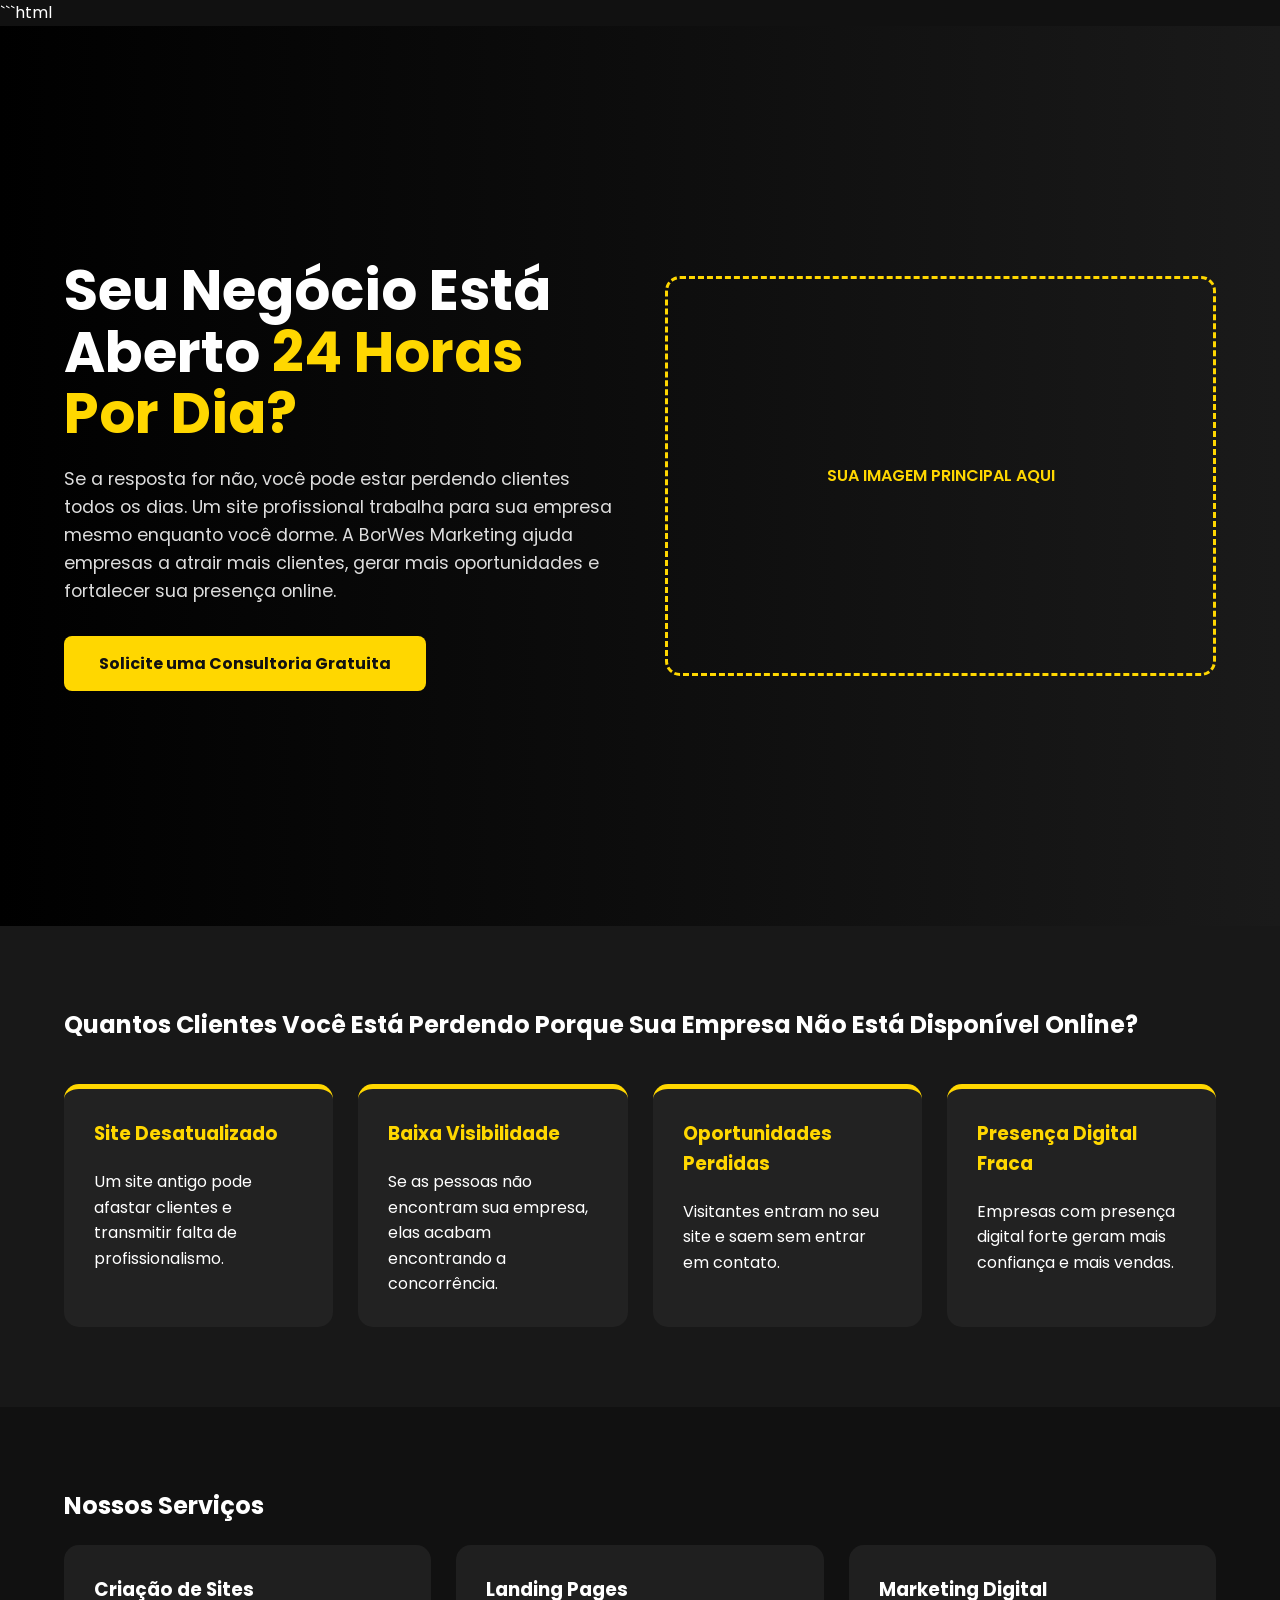
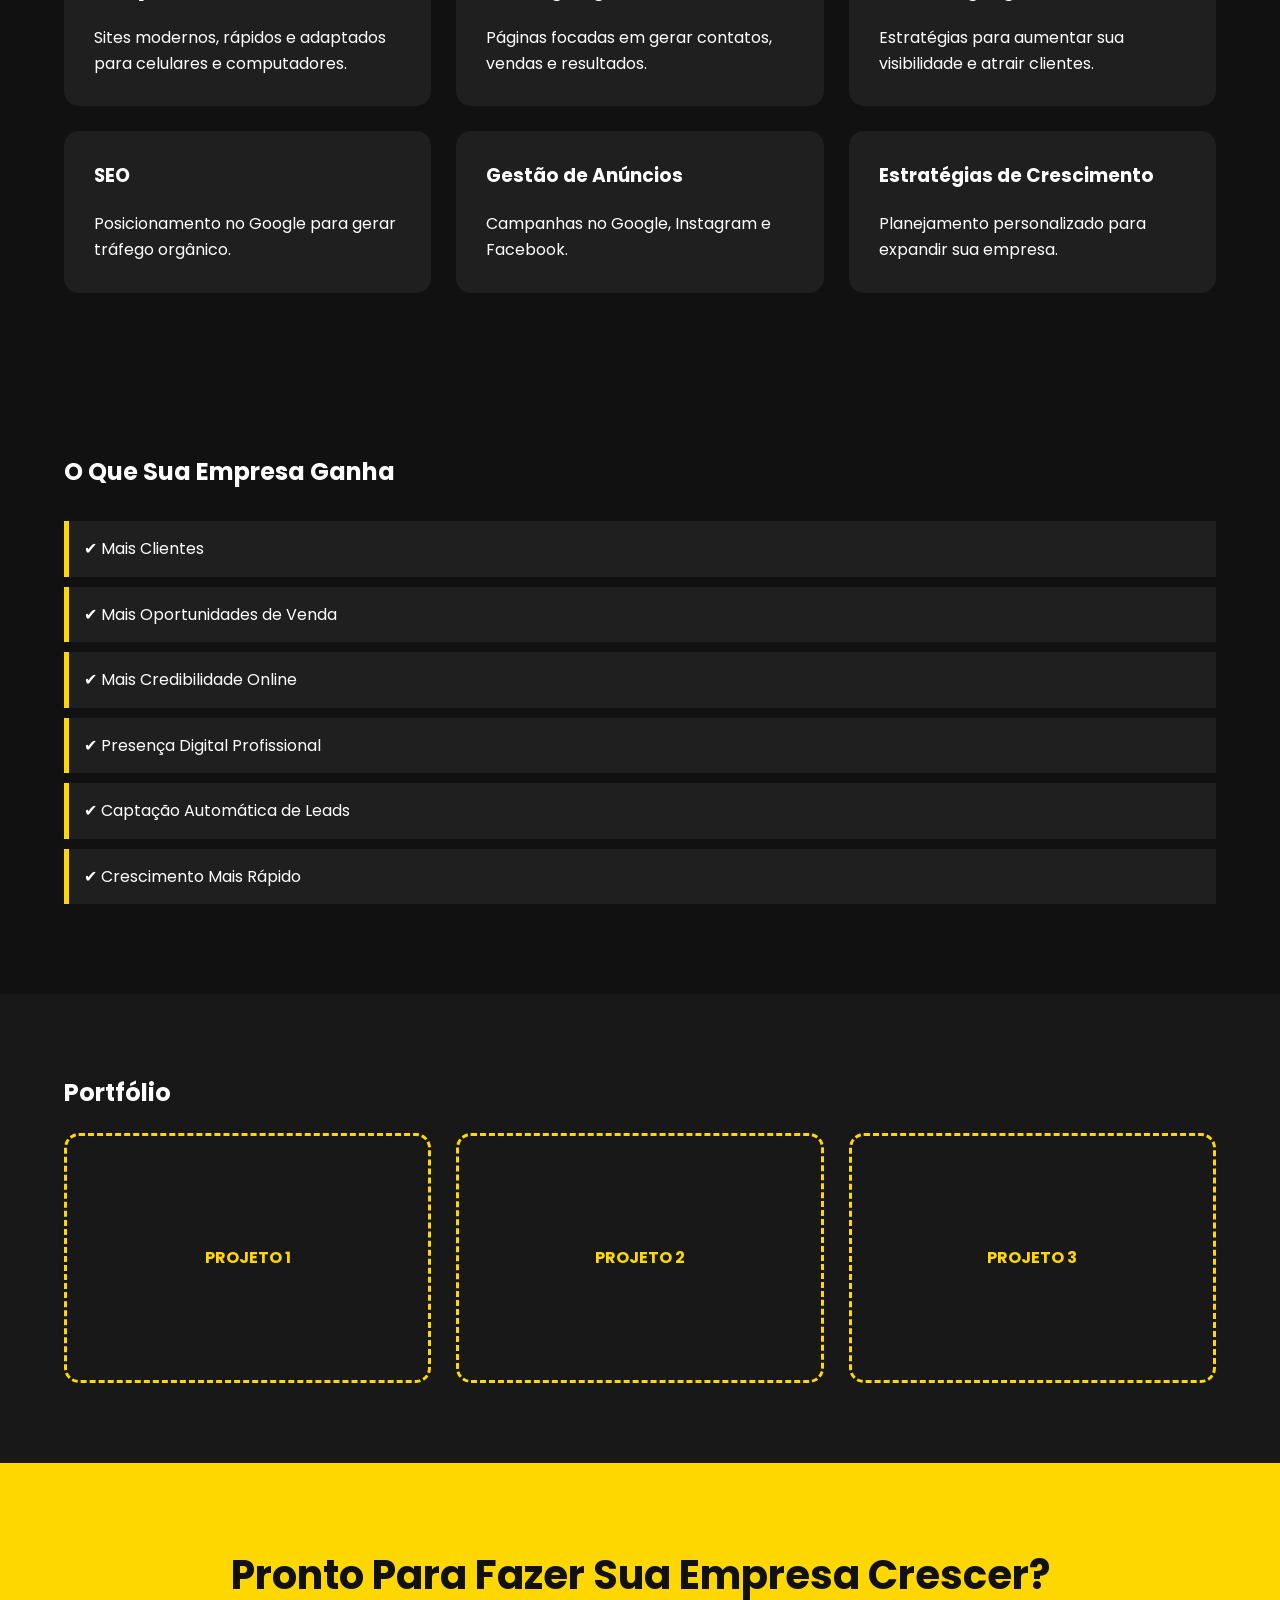
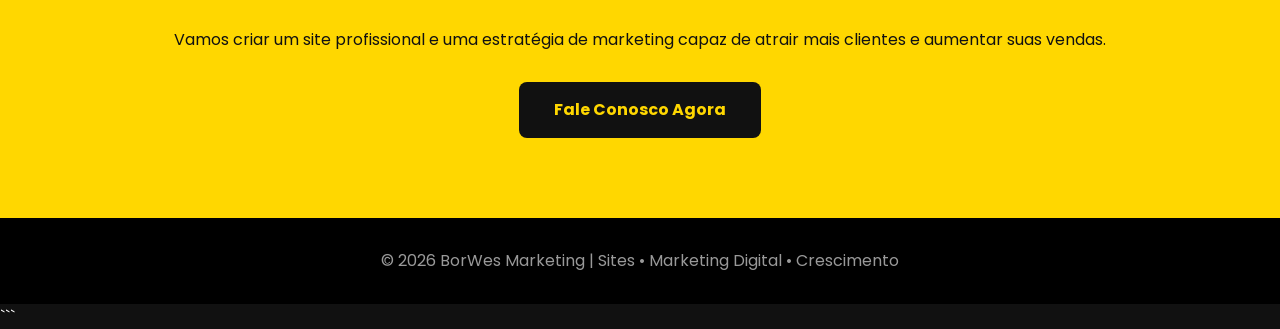
==== index.html @ 17c1692c "att att" ====
```html
<!DOCTYPE html>
<html lang="pt-BR">
<head>
<meta charset="UTF-8">
<meta name="viewport" content="width=device-width, initial-scale=1.0">
<title>BorWes Marketing | Sites e Marketing Digital</title>

<link href="https://fonts.googleapis.com/css2?family=Poppins:wght@300;400;600;700;800&display=swap" rel="stylesheet">

<style>
*{
    margin:0;
    padding:0;
    box-sizing:border-box;
    font-family:'Poppins',sans-serif;
}

body{
    background:#111;
    color:white;
    line-height:1.6;
}

.container{
    width:90%;
    max-width:1200px;
    margin:auto;
}

section{
    padding:80px 0;
}

h1,h2,h3{
    margin-bottom:20px;
}

.yellow{
    color:#FFD700;
}

.btn{
    display:inline-block;
    background:#FFD700;
    color:#111;
    padding:15px 35px;
    text-decoration:none;
    font-weight:700;
    border-radius:8px;
    transition:.3s;
}

.btn:hover{
    transform:translateY(-3px);
}

.hero{
    min-height:100vh;
    display:flex;
    align-items:center;
    background:linear-gradient(to right,#000,#1a1a1a);
}

.hero-content{
    display:grid;
    grid-template-columns:1fr 1fr;
    gap:50px;
    align-items:center;
}

.hero h1{
    font-size:3.5rem;
    line-height:1.1;
}

.hero p{
    font-size:1.1rem;
    margin-bottom:30px;
    color:#ddd;
}

.image-placeholder{
    height:400px;
    border:3px dashed #FFD700;
    border-radius:15px;
    display:flex;
    justify-content:center;
    align-items:center;
    color:#FFD700;
    font-weight:600;
}

.problem{
    background:#181818;
}

.cards{
    display:grid;
    grid-template-columns:repeat(auto-fit,minmax(250px,1fr));
    gap:25px;
    margin-top:40px;
}

.card{
    background:#222;
    padding:30px;
    border-radius:15px;
    border-top:5px solid #FFD700;
}

.card h3{
    color:#FFD700;
}

.services{
    background:#111;
}

.service-grid{
    display:grid;
    grid-template-columns:repeat(auto-fit,minmax(280px,1fr));
    gap:25px;
}

.service-box{
    background:#1f1f1f;
    padding:30px;
    border-radius:15px;
    transition:.3s;
}

.service-box:hover{
    transform:translateY(-5px);
}

.portfolio{
    background:#181818;
}

.portfolio-grid{
    display:grid;
    grid-template-columns:repeat(auto-fit,minmax(300px,1fr));
    gap:25px;
}

.portfolio-item{
    height:250px;
    border:3px dashed #FFD700;
    border-radius:15px;
    display:flex;
    justify-content:center;
    align-items:center;
    color:#FFD700;
    font-weight:bold;
}

.benefits{
    background:#111;
}

.benefits ul{
    list-style:none;
    margin-top:30px;
}

.benefits li{
    padding:15px;
    margin-bottom:10px;
    background:#1f1f1f;
    border-left:5px solid #FFD700;
}

.cta{
    background:#FFD700;
    color:#111;
    text-align:center;
}

.cta h2{
    font-size:2.5rem;
}

.cta p{
    margin-bottom:30px;
}

.cta .btn{
    background:#111;
    color:#FFD700;
}

footer{
    background:#000;
    text-align:center;
    padding:30px;
    color:#999;
}

@media(max-width:768px){

.hero-content{
    grid-template-columns:1fr;
}

.hero h1{
    font-size:2.5rem;
}

.cta h2{
    font-size:2rem;
}

}
</style>
</head>

<body>

<!-- HERO -->
<section class="hero">
    <div class="container hero-content">

        <div>
            <h1>
                Seu Negócio Está Aberto
                <span class="yellow">24 Horas Por Dia?</span>
            </h1>

            <p>
                Se a resposta for não, você pode estar perdendo clientes todos os dias.
                Um site profissional trabalha para sua empresa mesmo enquanto você dorme.
                A BorWes Marketing ajuda empresas a atrair mais clientes, gerar mais oportunidades
                e fortalecer sua presença online.
            </p>

            <a href="#contato" class="btn">
                Solicite uma Consultoria Gratuita
            </a>
        </div>

        <div class="image-placeholder">
            SUA IMAGEM PRINCIPAL AQUI
        </div>

    </div>
</section>

<!-- PROBLEMA -->
<section class="problem">
    <div class="container">

        <h2>
            Quantos Clientes Você Está Perdendo Porque Sua Empresa Não Está Disponível Online?
        </h2>

        <div class="cards">

            <div class="card">
                <h3>Site Desatualizado</h3>
                <p>Um site antigo pode afastar clientes e transmitir falta de profissionalismo.</p>
            </div>

            <div class="card">
                <h3>Baixa Visibilidade</h3>
                <p>Se as pessoas não encontram sua empresa, elas acabam encontrando a concorrência.</p>
            </div>

            <div class="card">
                <h3>Oportunidades Perdidas</h3>
                <p>Visitantes entram no seu site e saem sem entrar em contato.</p>
            </div>

            <div class="card">
                <h3>Presença Digital Fraca</h3>
                <p>Empresas com presença digital forte geram mais confiança e mais vendas.</p>
            </div>

        </div>

    </div>
</section>

<!-- SERVIÇOS -->
<section class="services">
    <div class="container">

        <h2>Nossos Serviços</h2>

        <div class="service-grid">

            <div class="service-box">
                <h3>Criação de Sites</h3>
                <p>Sites modernos, rápidos e adaptados para celulares e computadores.</p>
            </div>

            <div class="service-box">
                <h3>Landing Pages</h3>
                <p>Páginas focadas em gerar contatos, vendas e resultados.</p>
            </div>

            <div class="service-box">
                <h3>Marketing Digital</h3>
                <p>Estratégias para aumentar sua visibilidade e atrair clientes.</p>
            </div>

            <div class="service-box">
                <h3>SEO</h3>
                <p>Posicionamento no Google para gerar tráfego orgânico.</p>
            </div>

            <div class="service-box">
                <h3>Gestão de Anúncios</h3>
                <p>Campanhas no Google, Instagram e Facebook.</p>
            </div>

            <div class="service-box">
                <h3>Estratégias de Crescimento</h3>
                <p>Planejamento personalizado para expandir sua empresa.</p>
            </div>

        </div>

    </div>
</section>

<!-- BENEFÍCIOS -->
<section class="benefits">
    <div class="container">

        <h2>O Que Sua Empresa Ganha</h2>

        <ul>
            <li>✔ Mais Clientes</li>
            <li>✔ Mais Oportunidades de Venda</li>
            <li>✔ Mais Credibilidade Online</li>
            <li>✔ Presença Digital Profissional</li>
            <li>✔ Captação Automática de Leads</li>
            <li>✔ Crescimento Mais Rápido</li>
        </ul>

    </div>
</section>

<!-- PORTFÓLIO -->
<section class="portfolio">
    <div class="container">

        <h2>Portfólio</h2>

        <div class="portfolio-grid">

            <div class="portfolio-item">
                PROJETO 1
            </div>

            <div class="portfolio-item">
                PROJETO 2
            </div>

            <div class="portfolio-item">
                PROJETO 3
            </div>

        </div>

    </div>
</section>

<!-- CTA -->
<section class="cta" id="contato">
    <div class="container">

        <h2>Pronto Para Fazer Sua Empresa Crescer?</h2>

        <p>
            Vamos criar um site profissional e uma estratégia de marketing capaz de
            atrair mais clientes e aumentar suas vendas.
        </p>

        <a href="https://wa.me/5511999999999" class="btn">
            Fale Conosco Agora
        </a>

    </div>
</section>

<footer>
    © 2026 BorWes Marketing | Sites • Marketing Digital • Crescimento
</footer>

</body>
</html>
```
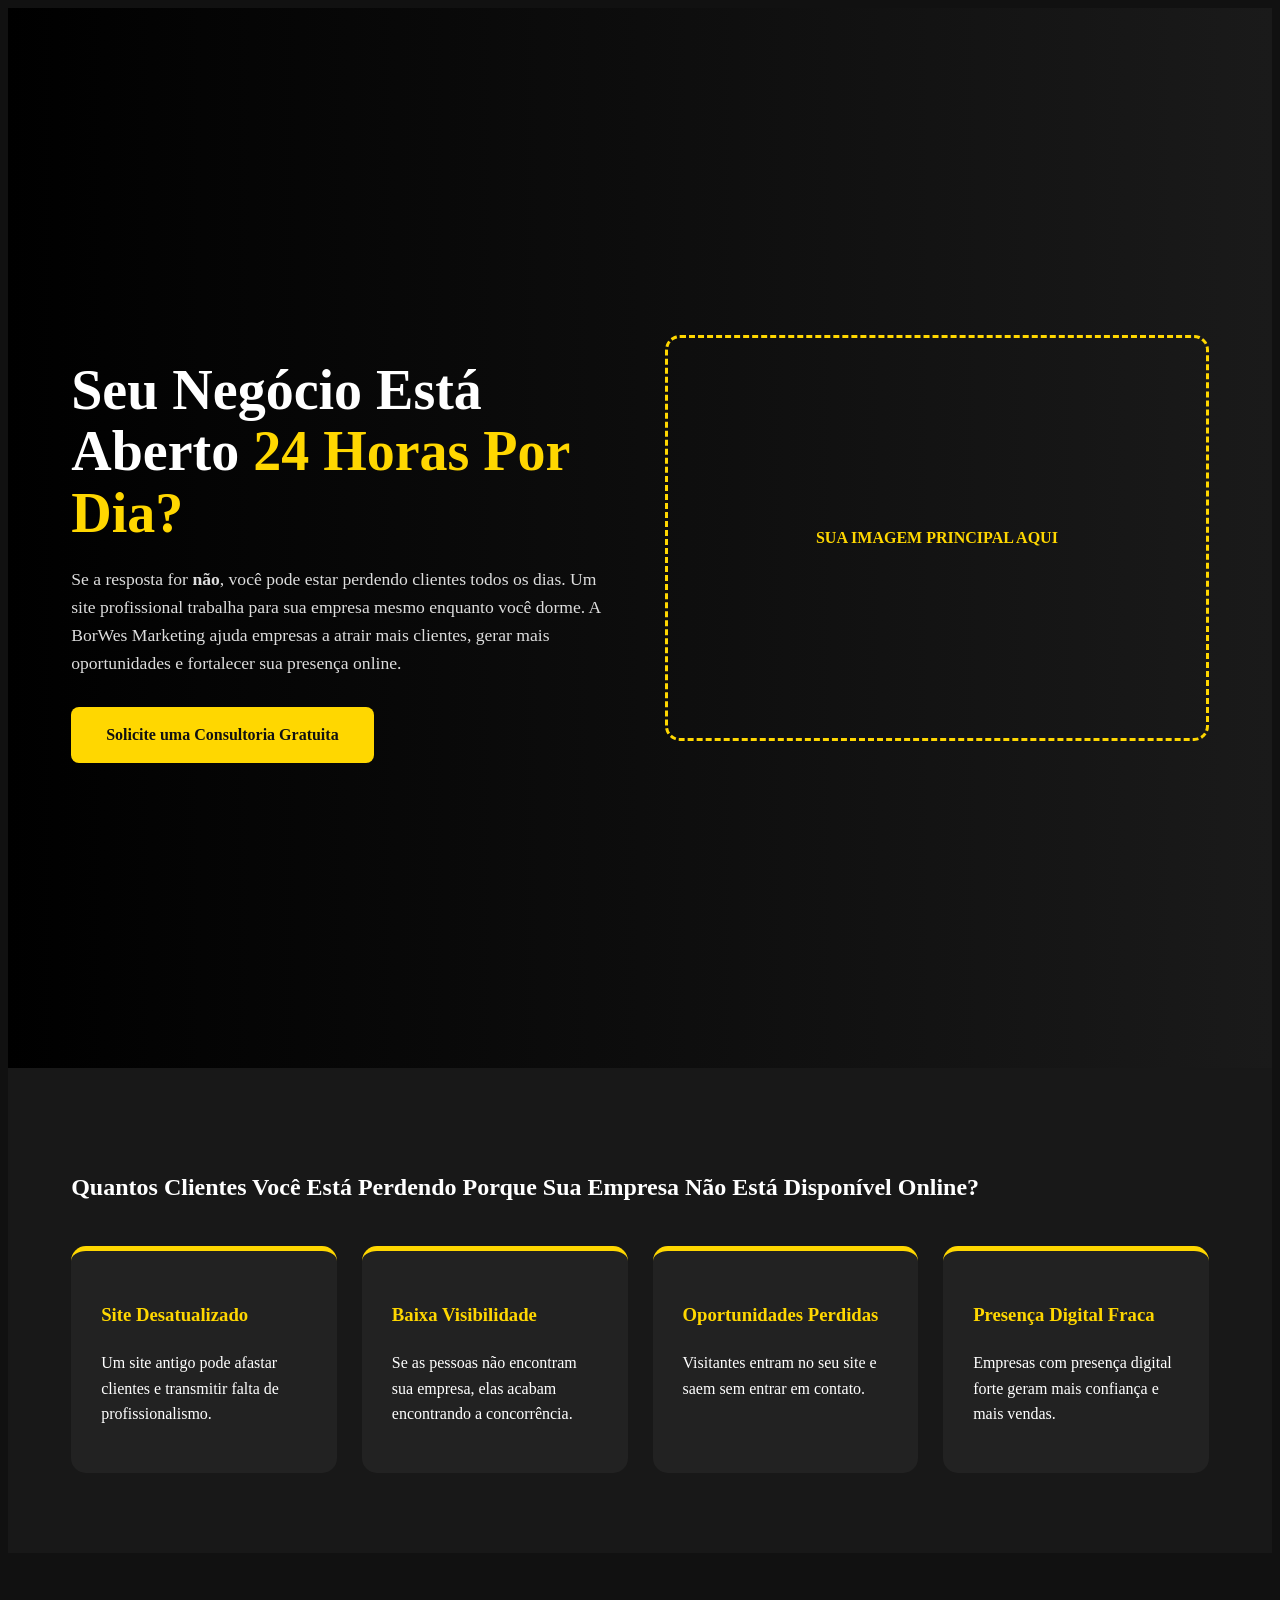
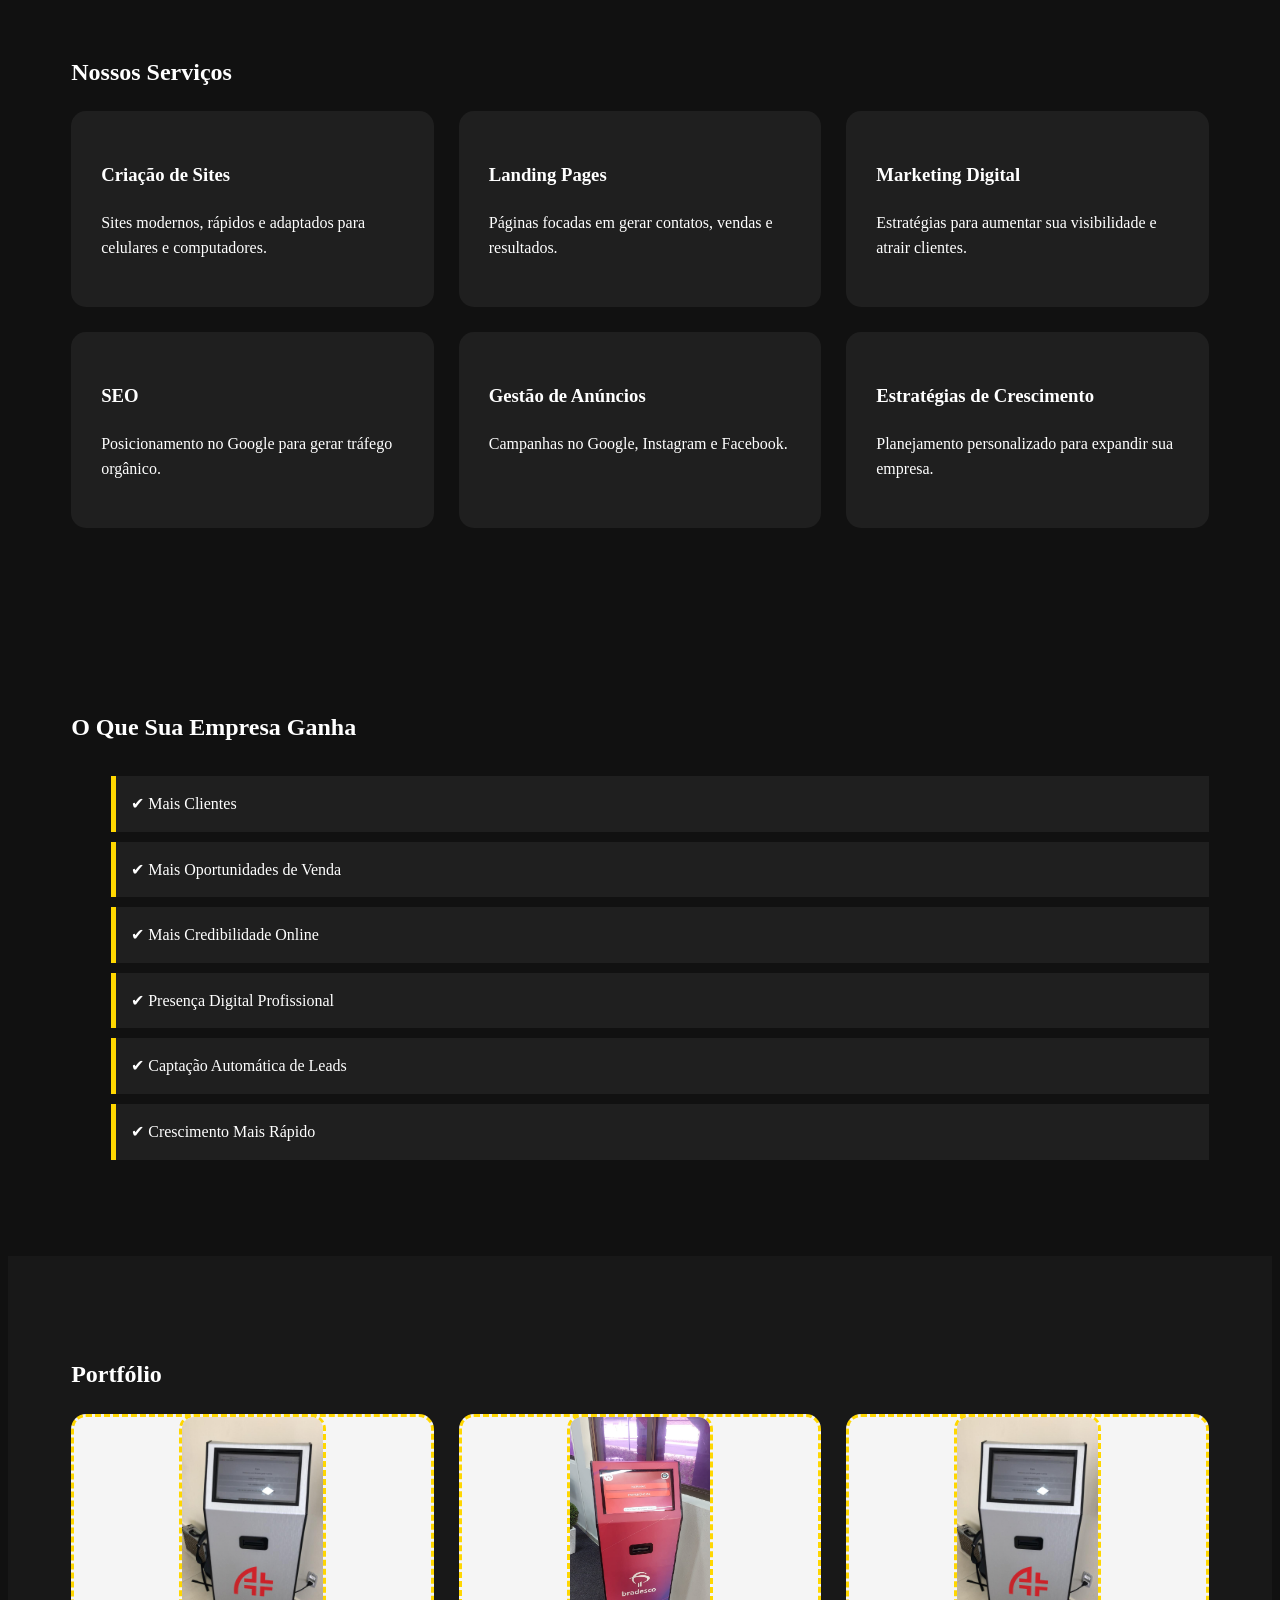
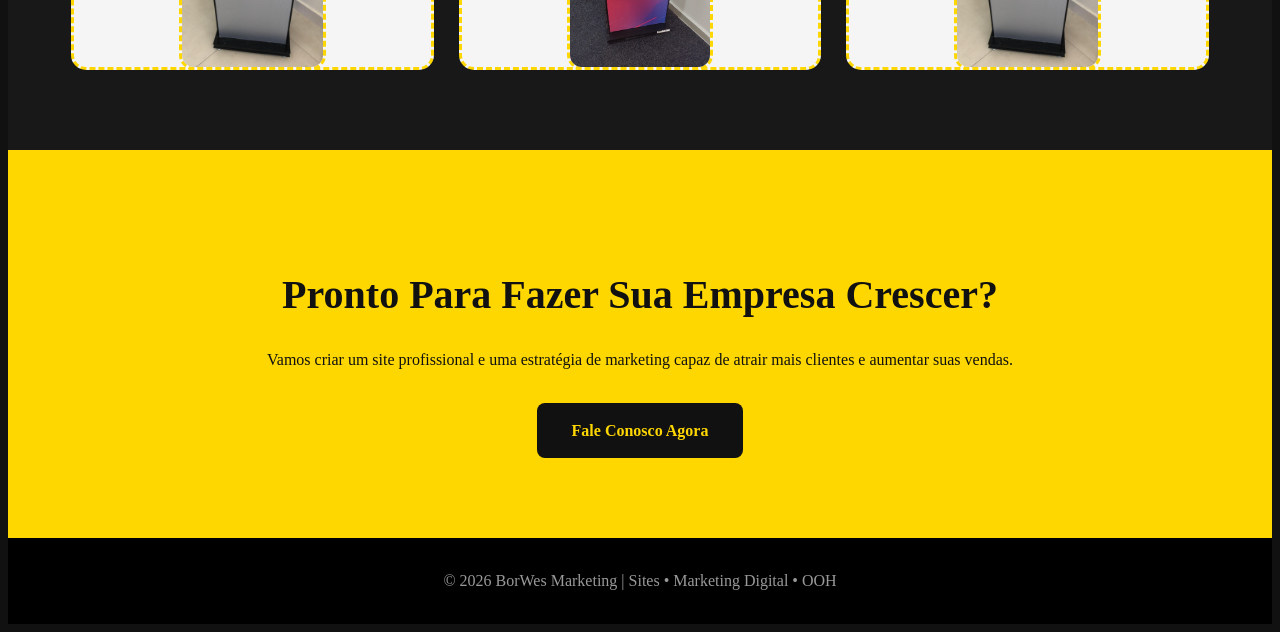
==== commit ec9bd825: "att att" ====
--- a/index.html
+++ b/index.html
@@ -1,218 +1,14 @@
-```html
 <!DOCTYPE html>
 <html lang="pt-BR">
 <head>
 <meta charset="UTF-8">
 <meta name="viewport" content="width=device-width, initial-scale=1.0">
-<title>BorWes Marketing | Sites e Marketing Digital</title>
+<title>BorWes Marketing | Sites e Marketing Digital e OOH</title>
 
+<link rel="stylesheet" href="style.css">
 <link href="https://fonts.googleapis.com/css2?family=Poppins:wght@300;400;600;700;800&display=swap" rel="stylesheet">
 
-<style>
-*{
-    margin:0;
-    padding:0;
-    box-sizing:border-box;
-    font-family:'Poppins',sans-serif;
-}
 
-body{
-    background:#111;
-    color:white;
-    line-height:1.6;
-}
-
-.container{
-    width:90%;
-    max-width:1200px;
-    margin:auto;
-}
-
-section{
-    padding:80px 0;
-}
-
-h1,h2,h3{
-    margin-bottom:20px;
-}
-
-.yellow{
-    color:#FFD700;
-}
-
-.btn{
-    display:inline-block;
-    background:#FFD700;
-    color:#111;
-    padding:15px 35px;
-    text-decoration:none;
-    font-weight:700;
-    border-radius:8px;
-    transition:.3s;
-}
-
-.btn:hover{
-    transform:translateY(-3px);
-}
-
-.hero{
-    min-height:100vh;
-    display:flex;
-    align-items:center;
-    background:linear-gradient(to right,#000,#1a1a1a);
-}
-
-.hero-content{
-    display:grid;
-    grid-template-columns:1fr 1fr;
-    gap:50px;
-    align-items:center;
-}
-
-.hero h1{
-    font-size:3.5rem;
-    line-height:1.1;
-}
-
-.hero p{
-    font-size:1.1rem;
-    margin-bottom:30px;
-    color:#ddd;
-}
-
-.image-placeholder{
-    height:400px;
-    border:3px dashed #FFD700;
-    border-radius:15px;
-    display:flex;
-    justify-content:center;
-    align-items:center;
-    color:#FFD700;
-    font-weight:600;
-}
-
-.problem{
-    background:#181818;
-}
-
-.cards{
-    display:grid;
-    grid-template-columns:repeat(auto-fit,minmax(250px,1fr));
-    gap:25px;
-    margin-top:40px;
-}
-
-.card{
-    background:#222;
-    padding:30px;
-    border-radius:15px;
-    border-top:5px solid #FFD700;
-}
-
-.card h3{
-    color:#FFD700;
-}
-
-.services{
-    background:#111;
-}
-
-.service-grid{
-    display:grid;
-    grid-template-columns:repeat(auto-fit,minmax(280px,1fr));
-    gap:25px;
-}
-
-.service-box{
-    background:#1f1f1f;
-    padding:30px;
-    border-radius:15px;
-    transition:.3s;
-}
-
-.service-box:hover{
-    transform:translateY(-5px);
-}
-
-.portfolio{
-    background:#181818;
-}
-
-.portfolio-grid{
-    display:grid;
-    grid-template-columns:repeat(auto-fit,minmax(300px,1fr));
-    gap:25px;
-}
-
-.portfolio-item{
-    height:250px;
-    border:3px dashed #FFD700;
-    border-radius:15px;
-    display:flex;
-    justify-content:center;
-    align-items:center;
-    color:#FFD700;
-    font-weight:bold;
-}
-
-.benefits{
-    background:#111;
-}
-
-.benefits ul{
-    list-style:none;
-    margin-top:30px;
-}
-
-.benefits li{
-    padding:15px;
-    margin-bottom:10px;
-    background:#1f1f1f;
-    border-left:5px solid #FFD700;
-}
-
-.cta{
-    background:#FFD700;
-    color:#111;
-    text-align:center;
-}
-
-.cta h2{
-    font-size:2.5rem;
-}
-
-.cta p{
-    margin-bottom:30px;
-}
-
-.cta .btn{
-    background:#111;
-    color:#FFD700;
-}
-
-footer{
-    background:#000;
-    text-align:center;
-    padding:30px;
-    color:#999;
-}
-
-@media(max-width:768px){
-
-.hero-content{
-    grid-template-columns:1fr;
-}
-
-.hero h1{
-    font-size:2.5rem;
-}
-
-.cta h2{
-    font-size:2rem;
-}
-
-}
-</style>
 </head>
 
 <body>
@@ -228,7 +24,7 @@
             </h1>
 
             <p>
-                Se a resposta for não, você pode estar perdendo clientes todos os dias.
+                Se a resposta for <b>não</b>, você pode estar perdendo clientes todos os dias.
                 Um site profissional trabalha para sua empresa mesmo enquanto você dorme.
                 A BorWes Marketing ajuda empresas a atrair mais clientes, gerar mais oportunidades
                 e fortalecer sua presença online.
@@ -351,15 +147,17 @@
         <div class="portfolio-grid">
 
             <div class="portfolio-item">
-                PROJETO 1
+            
+                
+                    <img src="imagens/360082.jpg" alt="Toten" class="portfolio-item">
             </div>
 
             <div class="portfolio-item">
-                PROJETO 2
+                <img src="imagens/360084.jpg" alt="Toten" class="portfolio-item">
             </div>
 
             <div class="portfolio-item">
-                PROJETO 3
+                <img src="imagens/360082.jpg" alt="Toten" sizes="100px" class="portfolio-item">
             </div>
 
         </div>
@@ -386,9 +184,8 @@
 </section>
 
 <footer>
-    © 2026 BorWes Marketing | Sites • Marketing Digital • Crescimento
+    © 2026 BorWes Marketing | Sites • Marketing Digital • OOH
 </footer>
 
 </body>
 </html>
-```
--- a/style.css
+++ b/style.css
@@ -0,0 +1,206 @@
+@charset "UTF-8"
+*{
+    margin:0;
+    padding:0;
+    box-sizing:border-box;
+    font-family:'Poppins',sans-serif;
+}
+
+body{
+    background:#111;
+    color:white;
+    line-height:1.6;
+}
+
+.container{
+    width:90%;
+    max-width:1200px;
+    margin:auto;
+}
+
+section{
+    padding:80px 0;
+}
+
+h1,h2,h3{
+    margin-bottom:20px;
+}
+
+.yellow{
+    color:#FFD700;
+}
+
+.btn{
+    display:inline-block;
+    background:#FFD700;
+    color:#111;
+    padding:15px 35px;
+    text-decoration:none;
+    font-weight:700;
+    border-radius:8px;
+    transition:.3s;
+}
+
+.btn:hover{
+    transform:translateY(-3px);
+}
+
+.hero{
+    min-height:100vh;
+    display:flex;
+    align-items:center;
+    background:linear-gradient(to right,#000,#1a1a1a);
+}
+
+.hero-content{
+    display:grid;
+    grid-template-columns:1fr 1fr;
+    gap:50px;
+    align-items:center;
+}
+
+.hero h1{
+    font-size:3.5rem;
+    line-height:1.1;
+}
+
+.hero p{
+    font-size:1.1rem;
+    margin-bottom:30px;
+    color:#ddd;
+}
+
+.image-placeholder{
+    height:400px;
+    border:3px dashed #FFD700;
+    border-radius:15px;
+    display:flex;
+    justify-content:center;
+    align-items:center;
+    color:#FFD700;
+    font-weight:600;
+}
+
+.problem{
+    background:#181818;
+}
+
+.cards{
+    display:grid;
+    grid-template-columns:repeat(auto-fit,minmax(250px,1fr));
+    gap:25px;
+    margin-top:40px;
+}
+
+.card{
+    background:#222;
+    padding:30px;
+    border-radius:15px;
+    border-top:5px solid #FFD700;
+}
+
+.card h3{
+    color:#FFD700;
+}
+
+.services{
+    background:#111;
+}
+
+.service-grid{
+    display:grid;
+    grid-template-columns:repeat(auto-fit,minmax(280px,1fr));
+    gap:25px;
+}
+
+.service-box{
+    background:#1f1f1f;
+    padding:30px;
+    border-radius:15px;
+    transition:.3s;
+}
+
+.service-box:hover{
+    transform:translateY(-5px);
+}
+
+.portfolio{
+    background:#181818;
+}
+
+.portfolio-grid{;
+    display:grid;
+    grid-template-columns:repeat(auto-fit,minmax(300px,1fr));
+    gap:25px;
+}
+
+.portfolio-item{ background-color: whitesmoke;
+    height:250px;
+    border:3px dashed #FFD700;
+    border-radius:15px;
+    display:flex;
+    justify-content:center;
+    align-items:center;
+    color:#FFD700;
+    font-weight:bold;
+}
+
+.benefits{
+    background:#111;
+}
+
+.benefits ul{
+    list-style:none;
+    margin-top:30px;
+}
+
+.benefits li{
+    padding:15px;
+    margin-bottom:10px;
+    background:#1f1f1f;
+    border-left:5px solid #FFD700;
+}
+
+.cta{
+    background:#FFD700;
+    color:#111;
+    text-align:center;
+}
+
+.cta h2{
+    font-size:2.5rem;
+}
+
+.cta p{
+    margin-bottom:30px;
+}
+
+.cta .btn{
+    background:#111;
+    color:#FFD700;
+}
+
+footer{
+    background:#000;
+    text-align:center;
+    padding:30px;
+    color:#999;
+}
+
+@media(max-width:768px){
+
+.hero-content{
+    grid-template-columns:1fr;
+}
+
+.hero h1{
+    font-size:2.5rem;
+}
+
+.cta h2{
+    font-size:2rem;
+}
+
+}
+
+.img {max-height: 300px; max-width: 200px;}
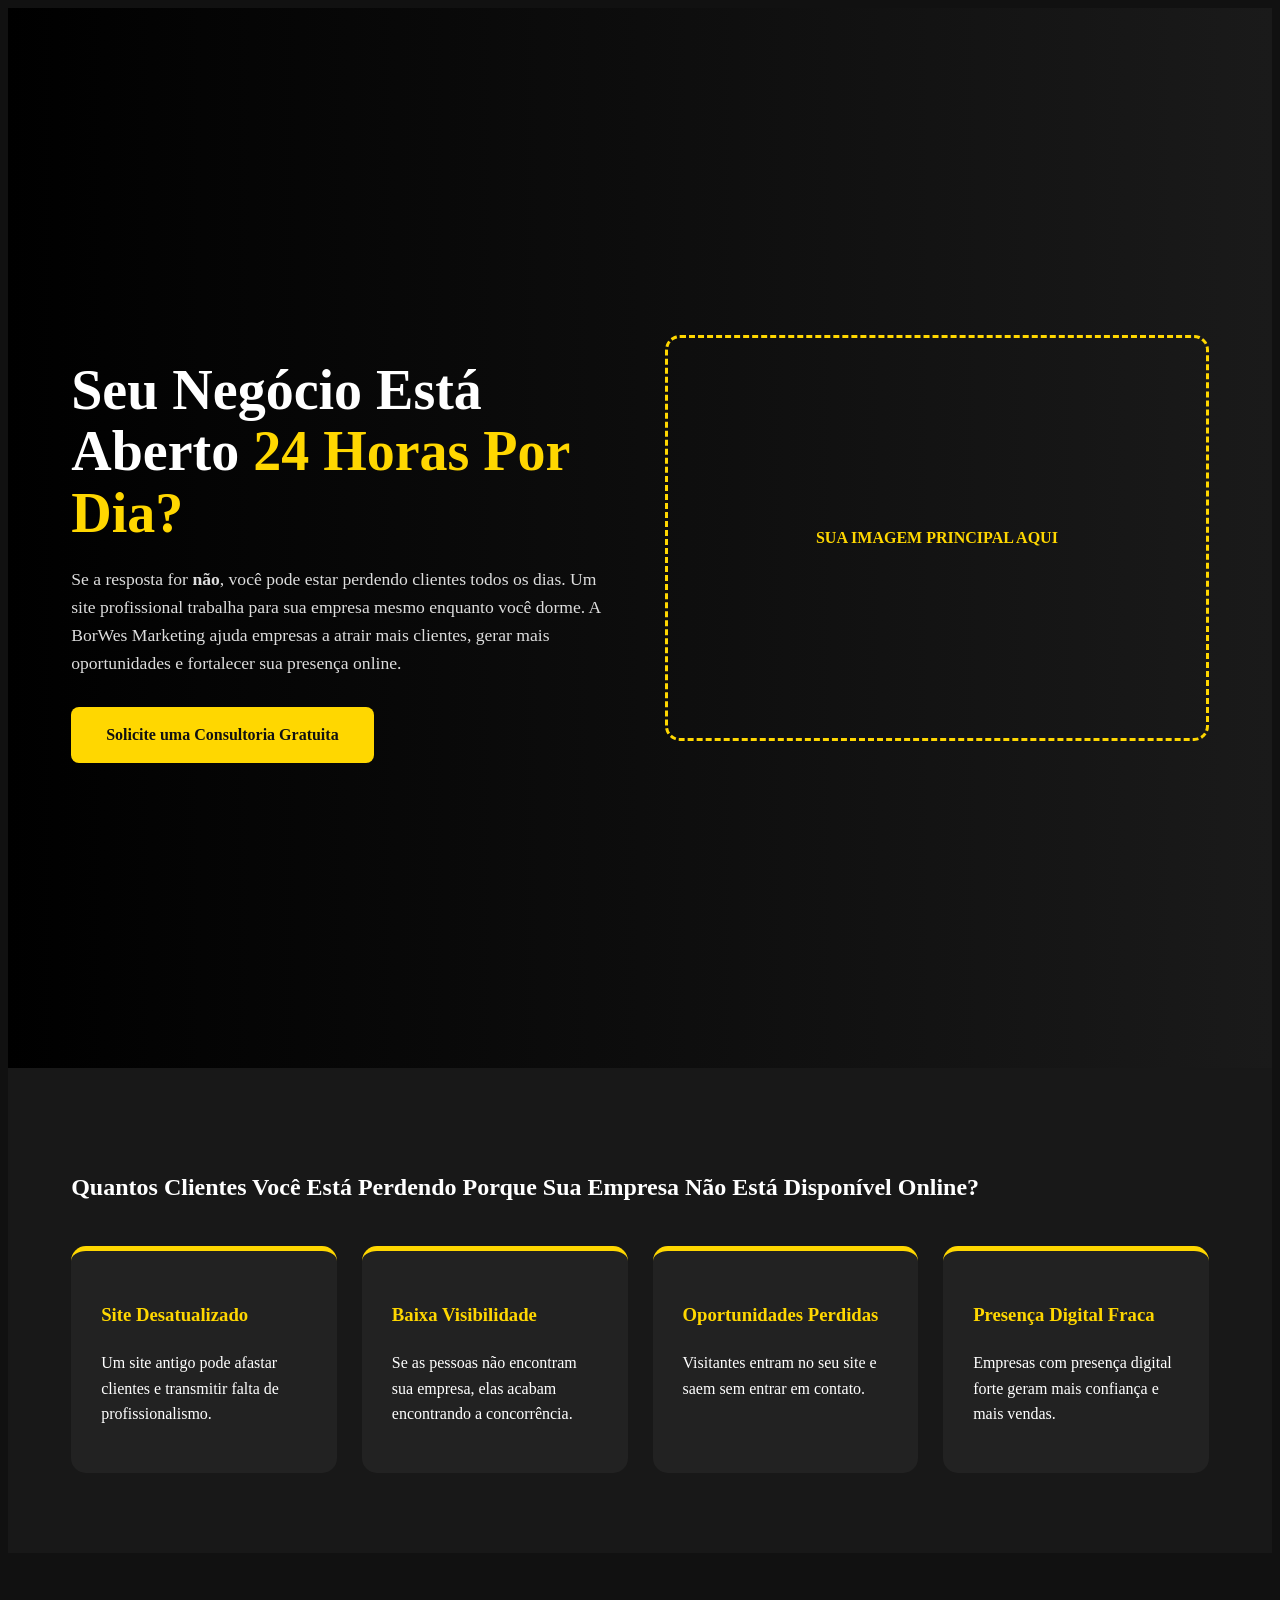
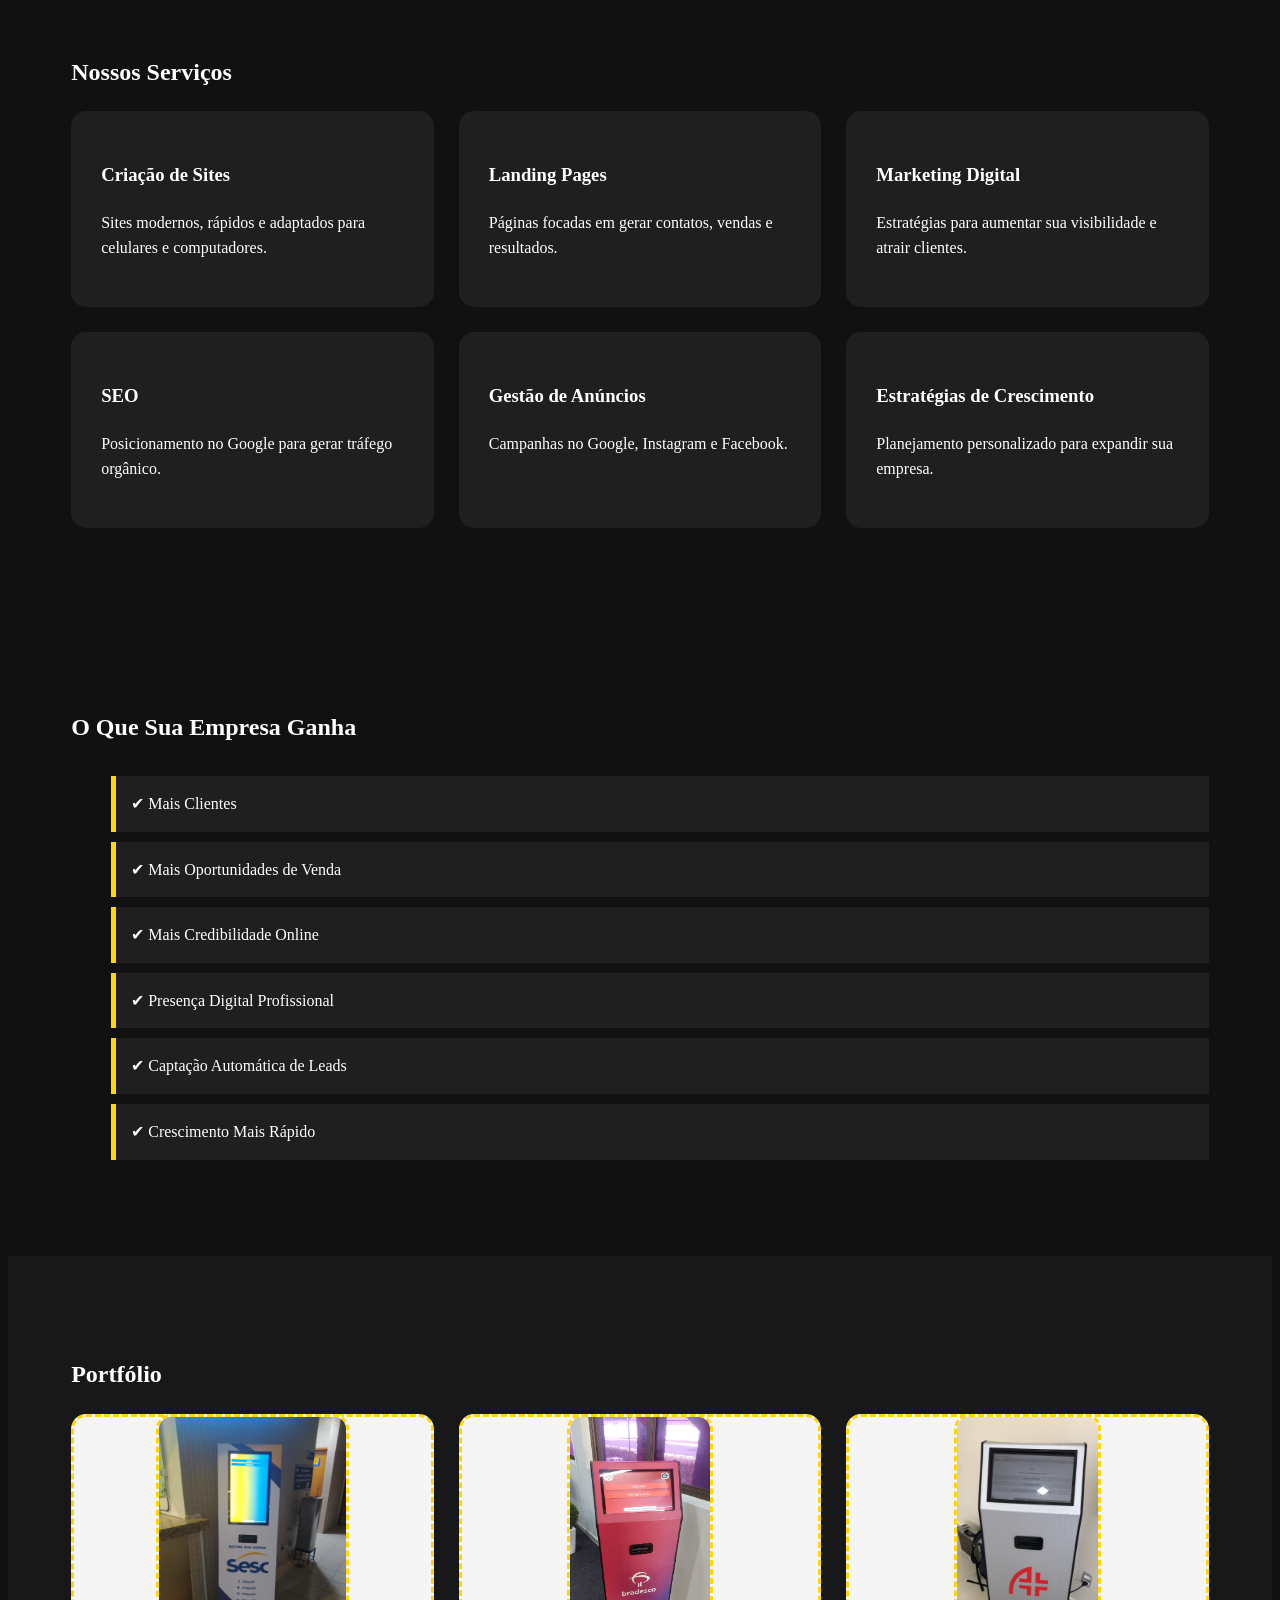
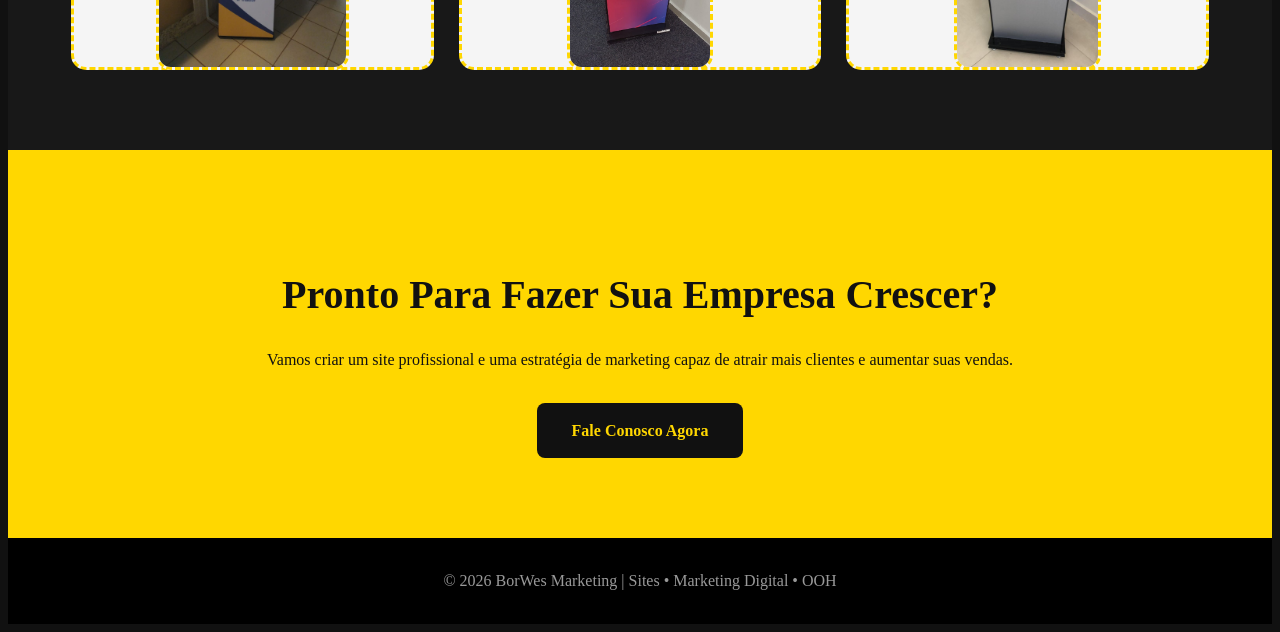
==== commit 9e7d3063: "att att" ====
--- a/index.html
+++ b/index.html
@@ -149,7 +149,7 @@
             <div class="portfolio-item">
             
                 
-                    <img src="imagens/360082.jpg" alt="Toten" class="portfolio-item">
+                    <img src="imagens/360085.jpg" alt="Toten" class="portfolio-item">
             </div>
 
             <div class="portfolio-item">
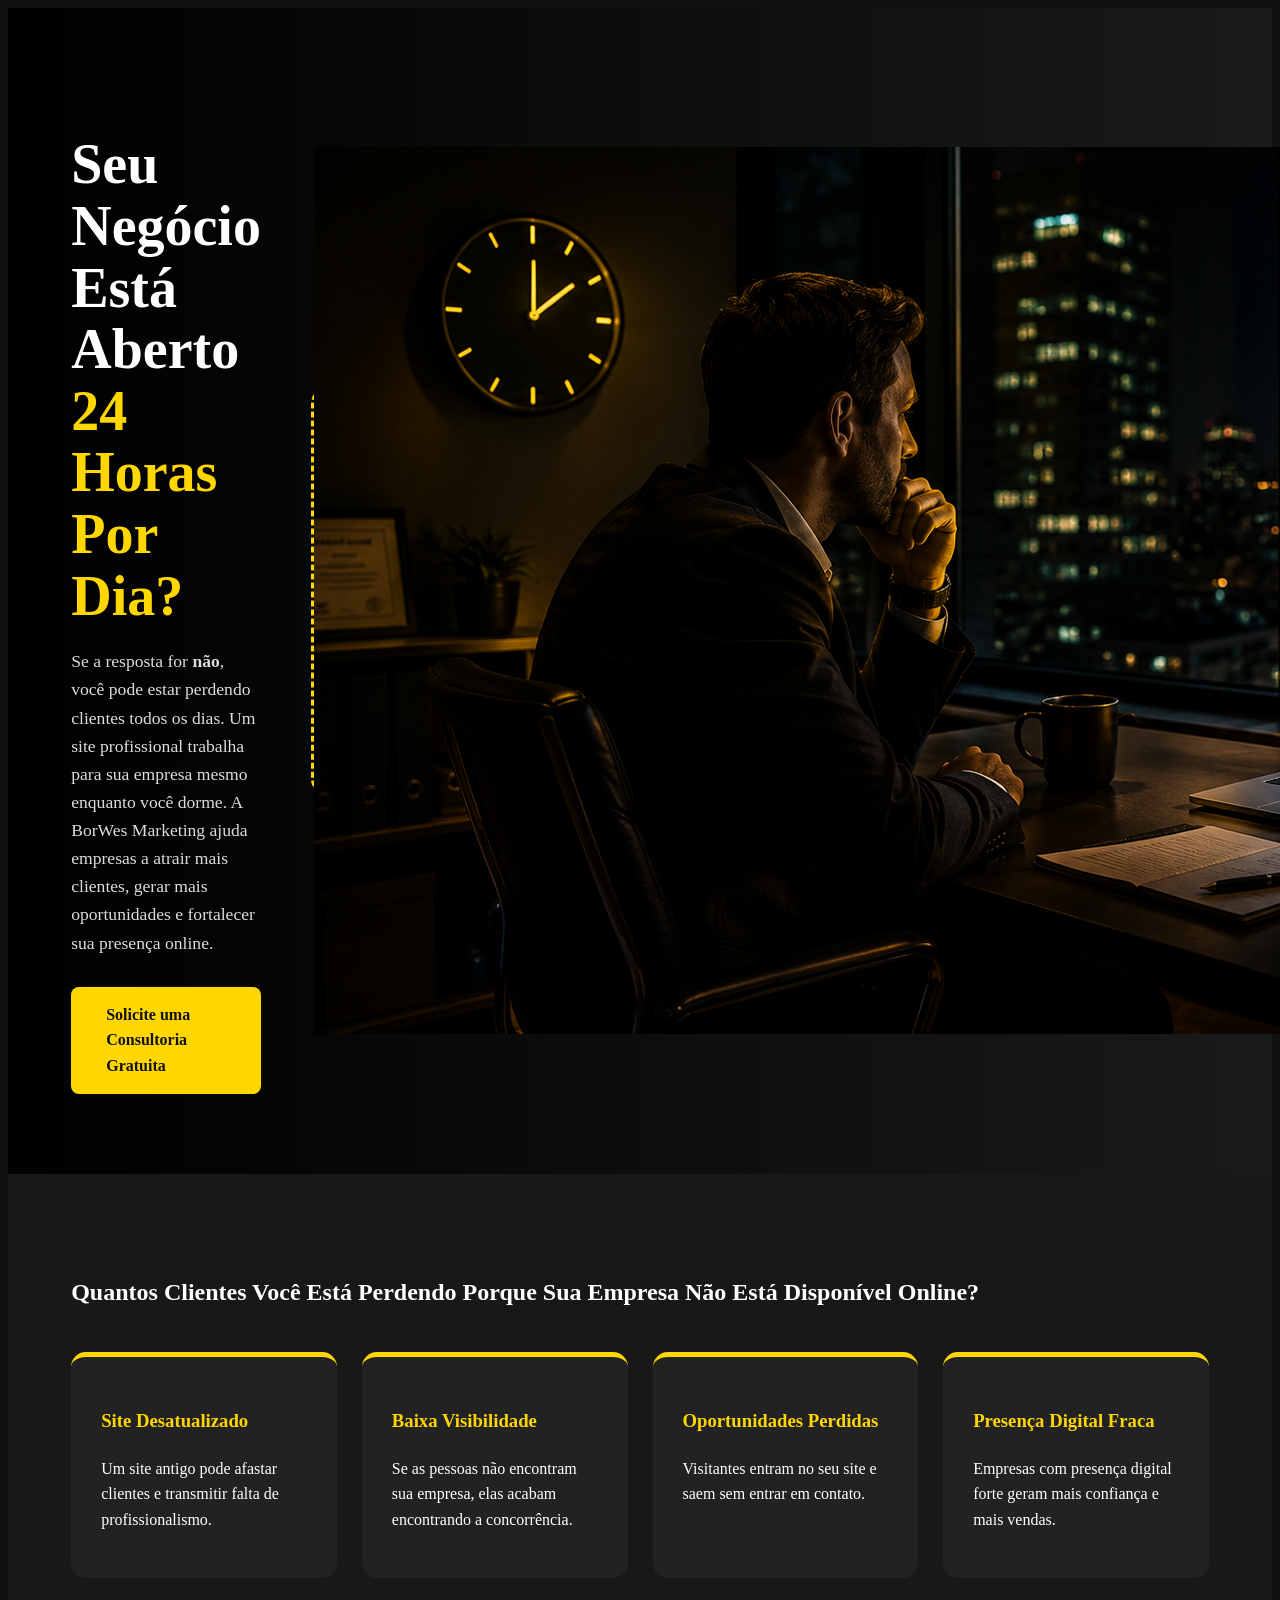
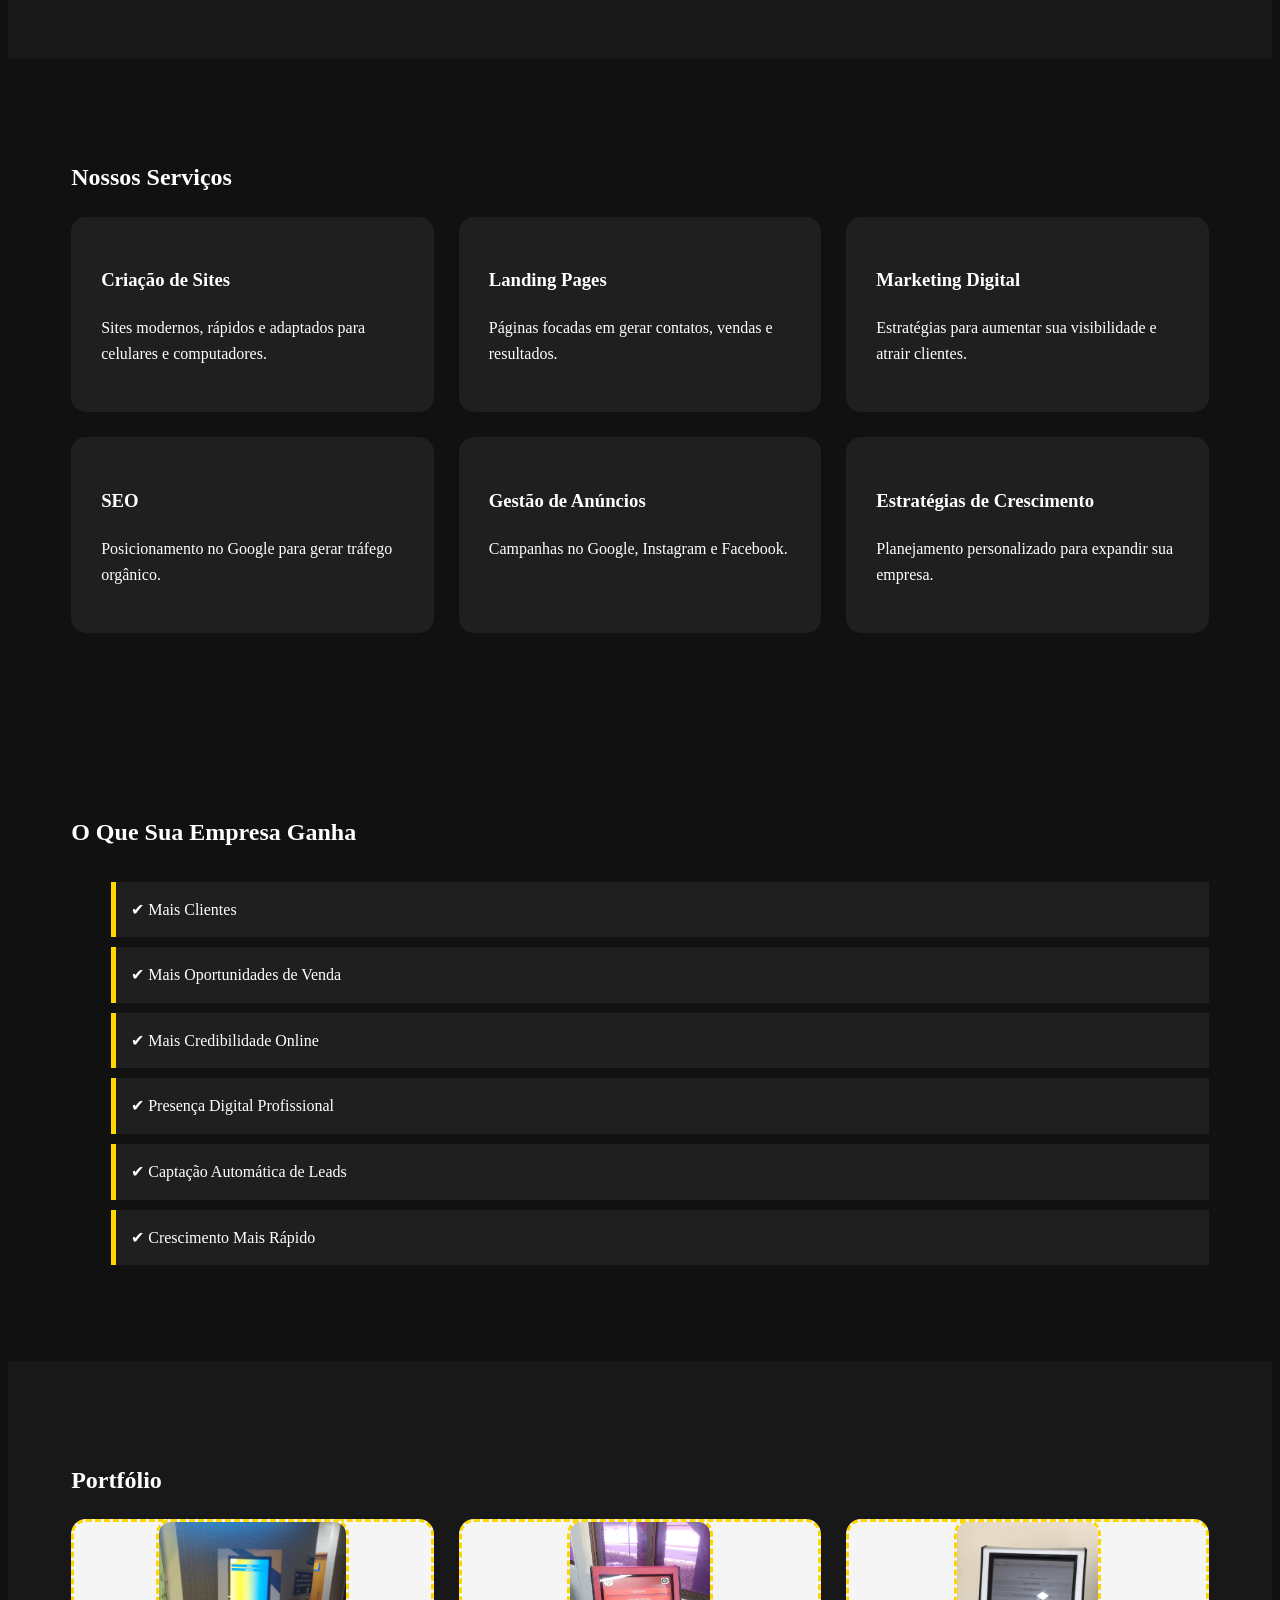
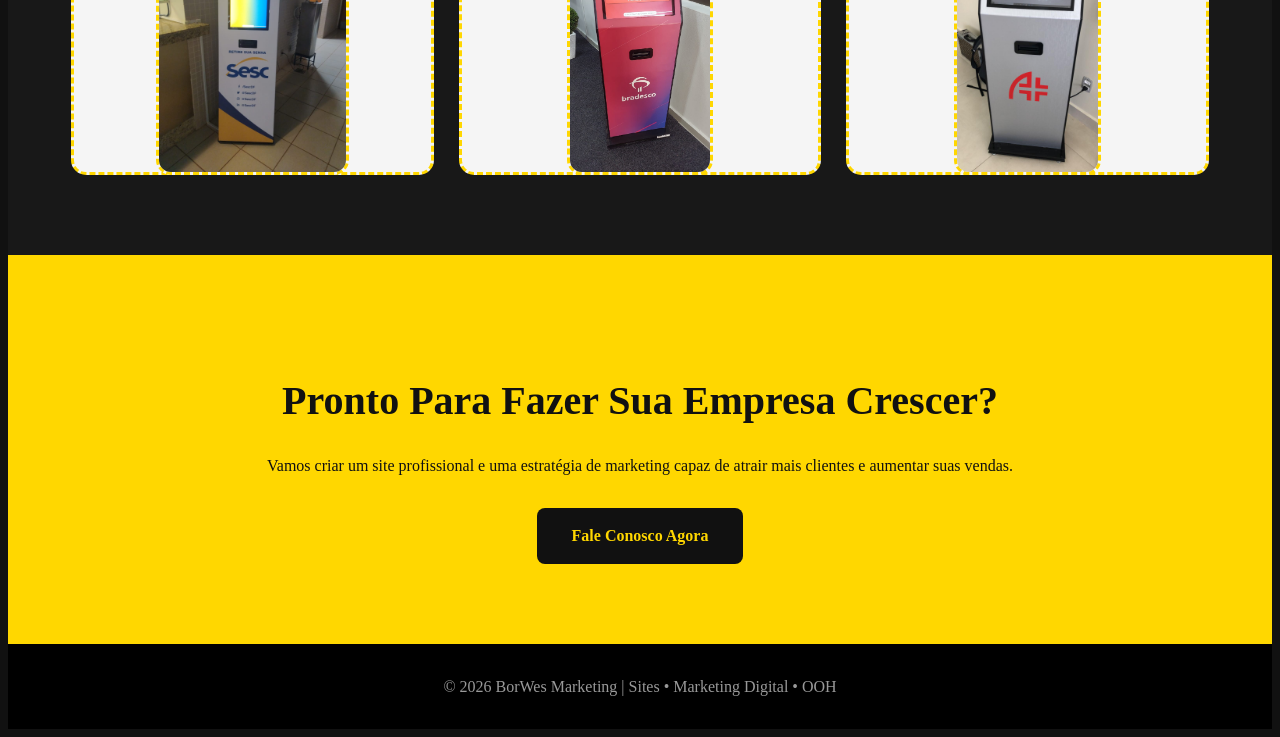
==== commit 1a4dedaa: "tt att" ====
--- a/index.html
+++ b/index.html
@@ -36,7 +36,7 @@
         </div>
 
         <div class="image-placeholder">
-            SUA IMAGEM PRINCIPAL AQUI
+            <img src="imagens/imagem-24-horas.png" alt="imagem-24-horas">
         </div>
 
     </div>
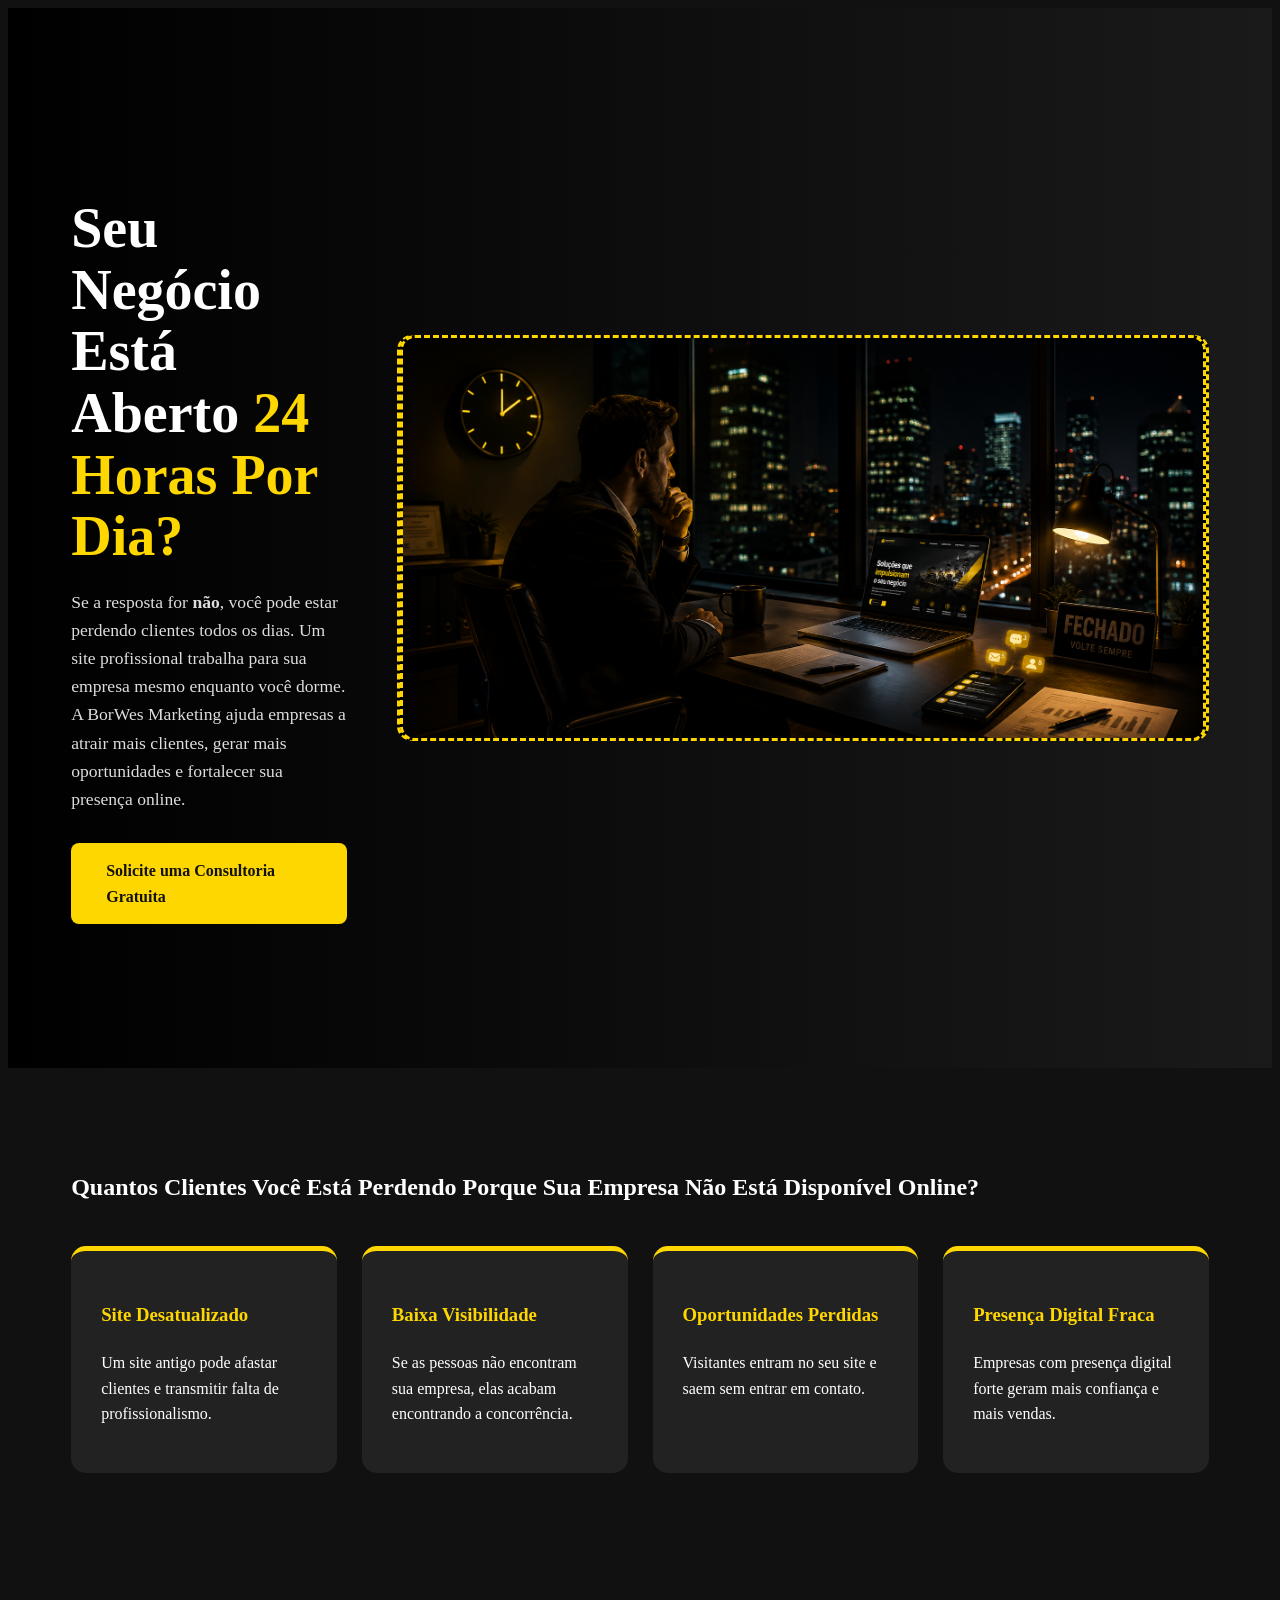
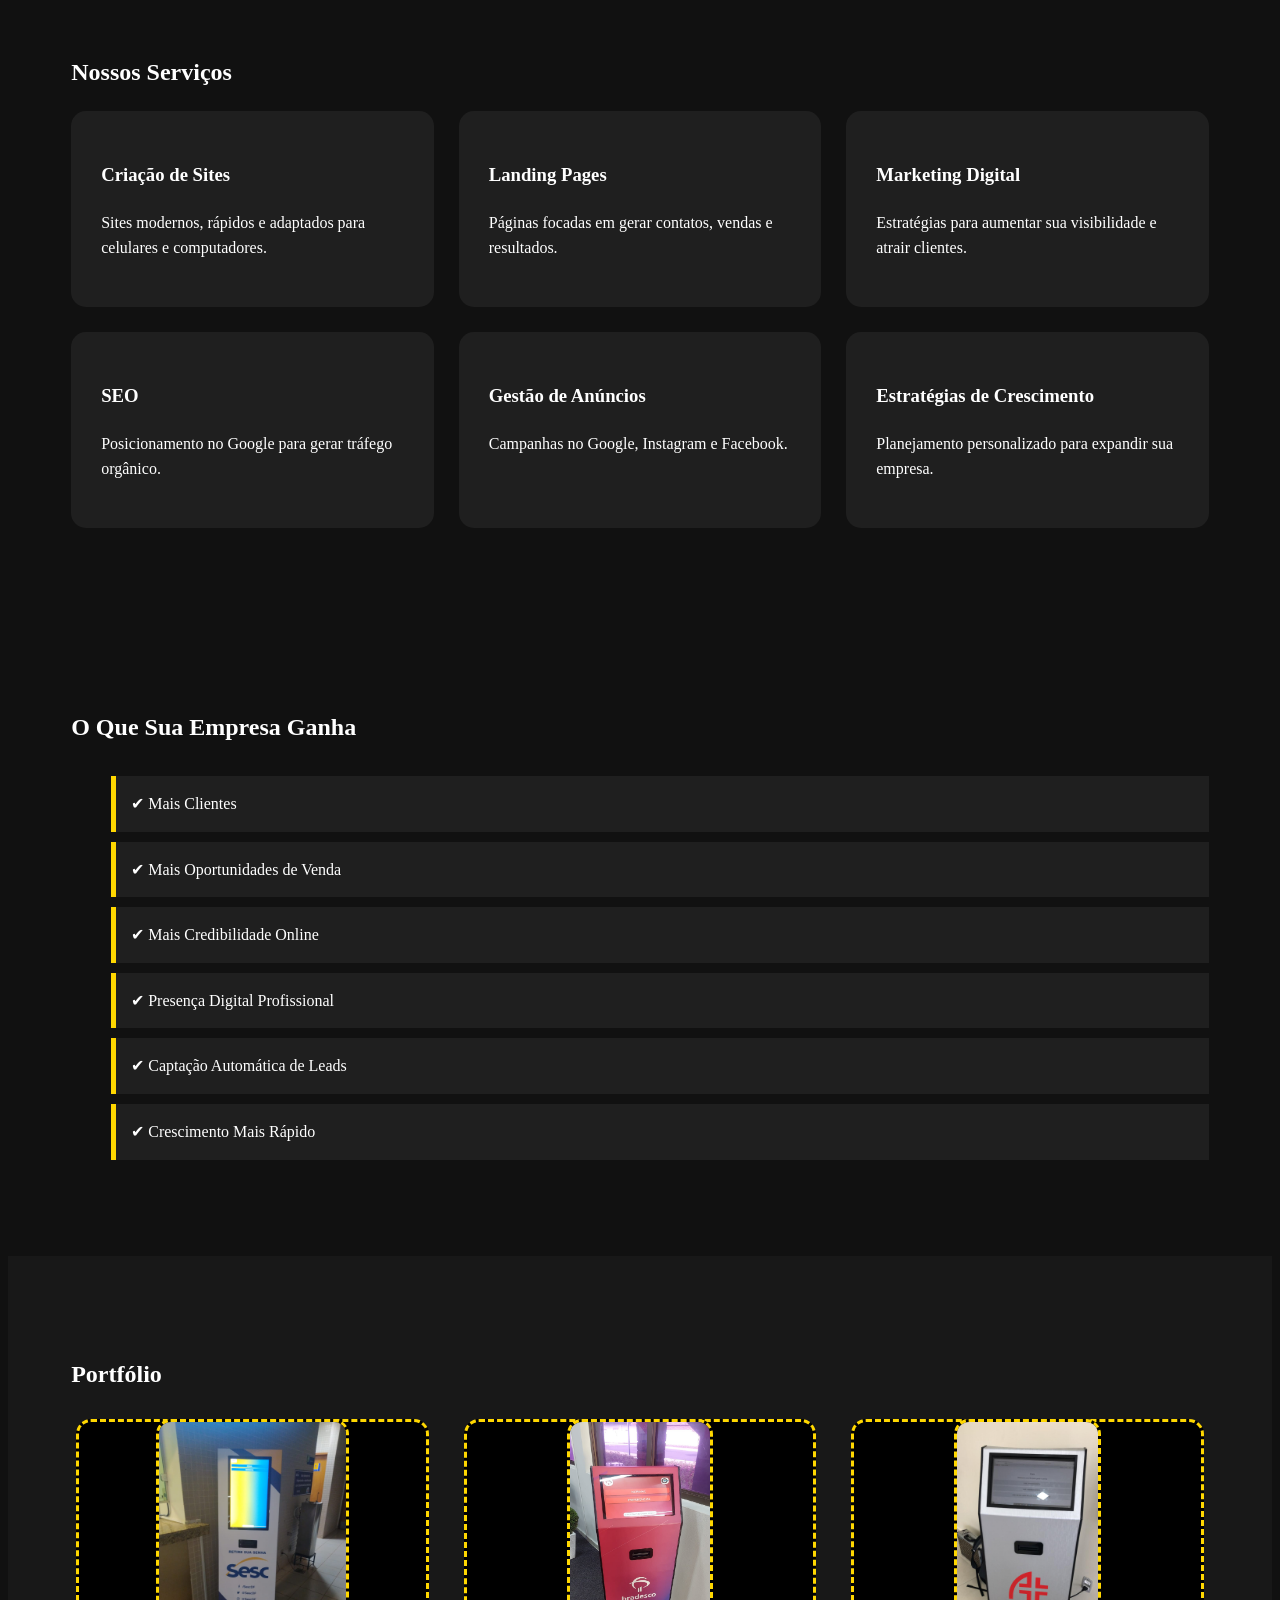
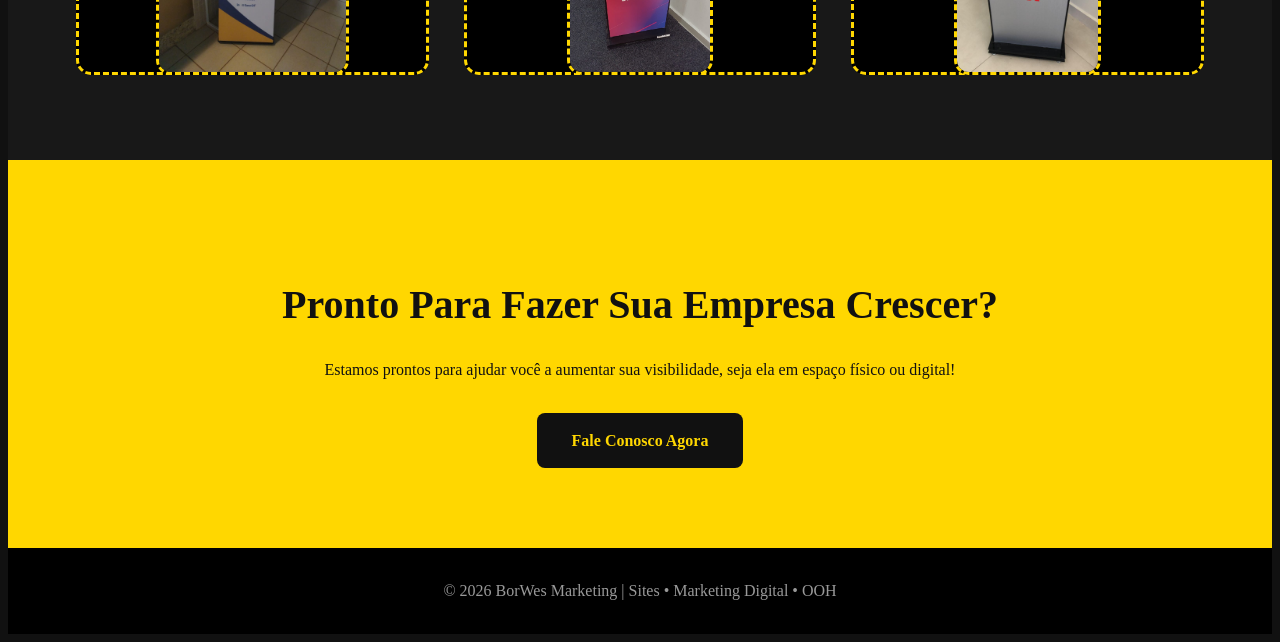
==== commit 13620ae3: "att att" ====
--- a/index.html
+++ b/index.html
@@ -30,13 +30,13 @@
                 e fortalecer sua presença online.
             </p>
 
-            <a href="#contato" class="btn">
+            <a href="https://wa.me/5511980803995" class="btn">
                 Solicite uma Consultoria Gratuita
             </a>
         </div>
 
         <div class="image-placeholder">
-            <img src="imagens/imagem-24-horas.png" alt="imagem-24-horas">
+            <img src="imagens/imagem-24-horas.png" alt="imagem-24-horas" sizes="100px" class="image-placeholder">
         </div>
 
     </div>
@@ -148,9 +148,11 @@
 
             <div class="portfolio-item">
             
-                
                     <img src="imagens/360085.jpg" alt="Toten" class="portfolio-item">
+                    
+                    
             </div>
+
 
             <div class="portfolio-item">
                 <img src="imagens/360084.jpg" alt="Toten" class="portfolio-item">
@@ -172,11 +174,10 @@
         <h2>Pronto Para Fazer Sua Empresa Crescer?</h2>
 
         <p>
-            Vamos criar um site profissional e uma estratégia de marketing capaz de
-            atrair mais clientes e aumentar suas vendas.
+            Estamos prontos para ajudar você a aumentar sua visibilidade, seja ela em espaço físico ou digital!
         </p>
 
-        <a href="https://wa.me/5511999999999" class="btn">
+        <a href="https://wa.me/5511980803995" class="btn">
             Fale Conosco Agora
         </a>
 
--- a/style.css
+++ b/style.css
@@ -71,7 +71,8 @@
 }
 
 .image-placeholder{
-    height:400px;
+    background-color: rgb(0, 0, 0);
+    height: 400px;
     border:3px dashed #FFD700;
     border-radius:15px;
     display:flex;
@@ -79,11 +80,9 @@
     align-items:center;
     color:#FFD700;
     font-weight:600;
-}
-
-.problem{
-    background:#181818;
-}
+
+}
+
 
 .cards{
     display:grid;
@@ -134,7 +133,7 @@
     gap:25px;
 }
 
-.portfolio-item{ background-color: whitesmoke;
+.portfolio-item{ background-color: rgb(0, 0, 0);
     height:250px;
     border:3px dashed #FFD700;
     border-radius:15px;
@@ -143,6 +142,8 @@
     align-items:center;
     color:#FFD700;
     font-weight:bold;
+    text-align: right;
+    margin: 5px;
 }
 
 .benefits{
@@ -203,4 +204,7 @@
 
 }
 
-.img {max-height: 300px; max-width: 200px;}+#totem-sesc {
+    text-align: justify;
+    margin: auto;
+ }
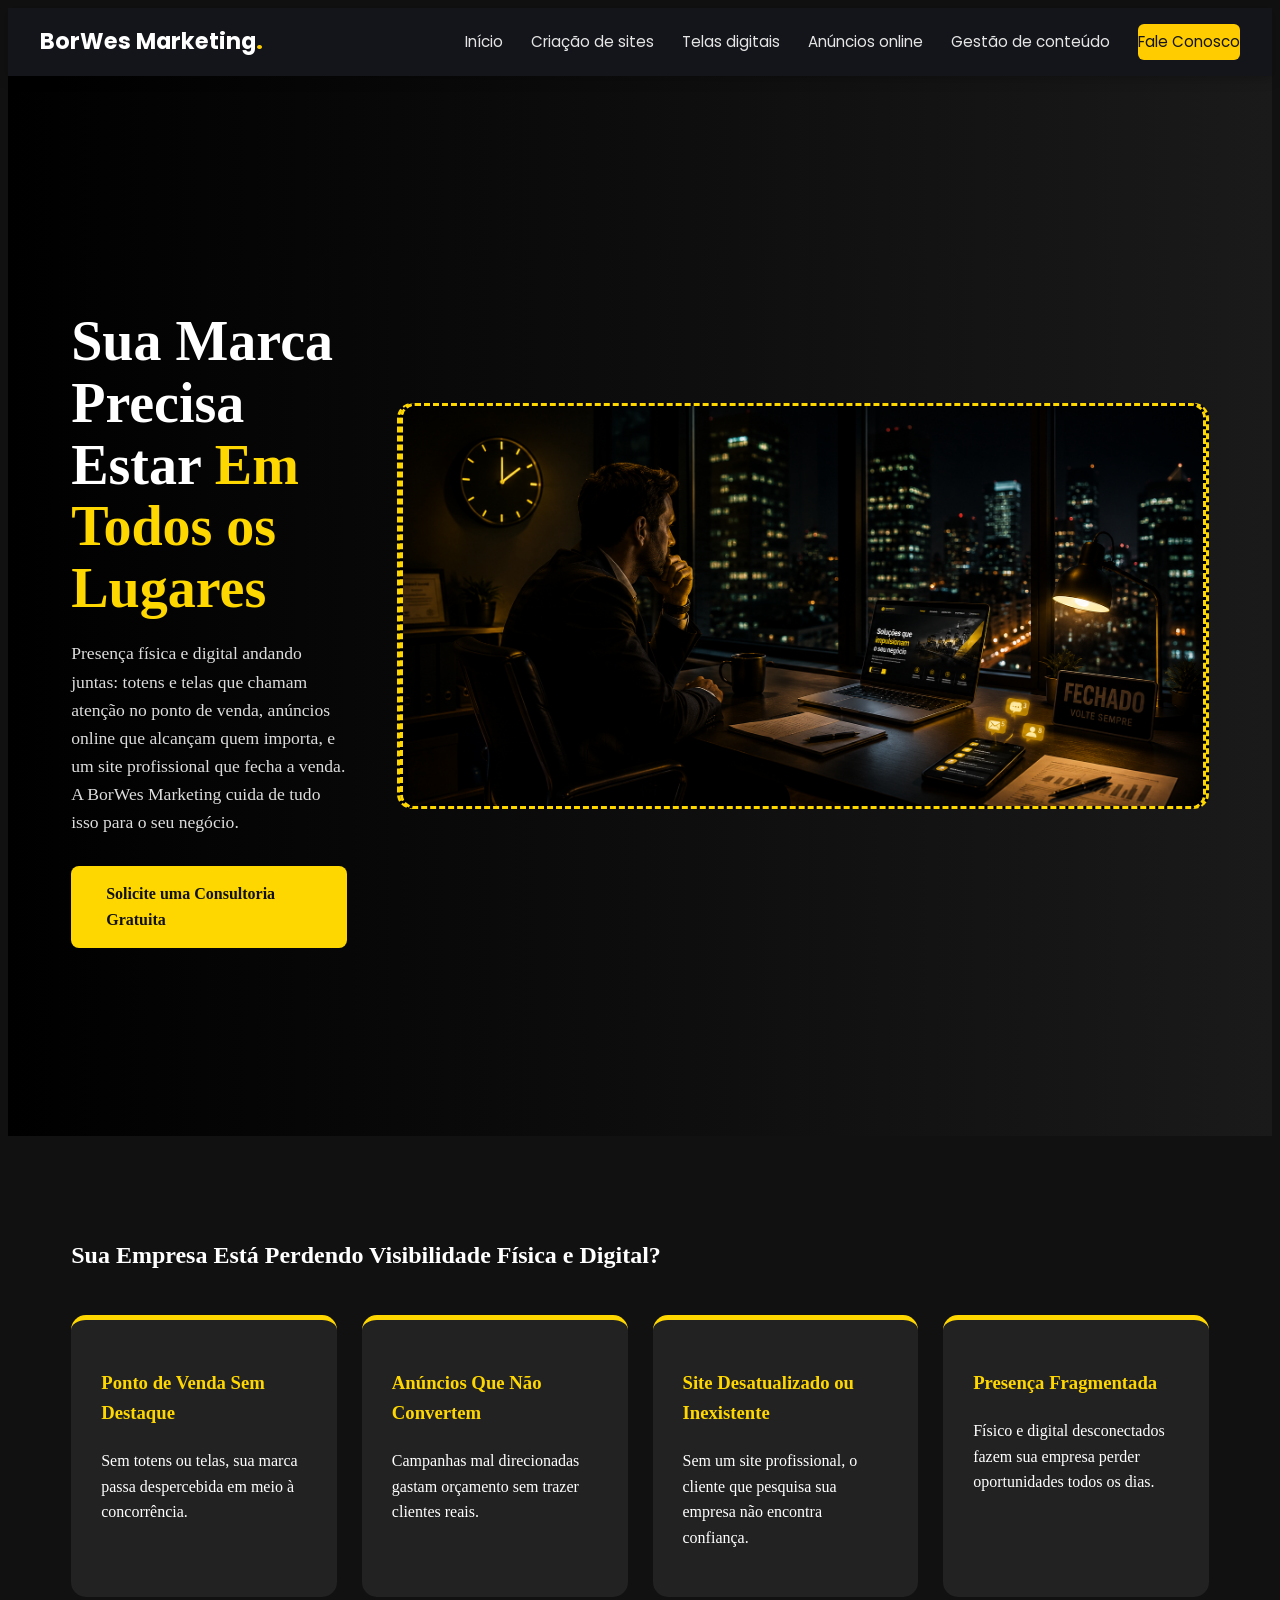
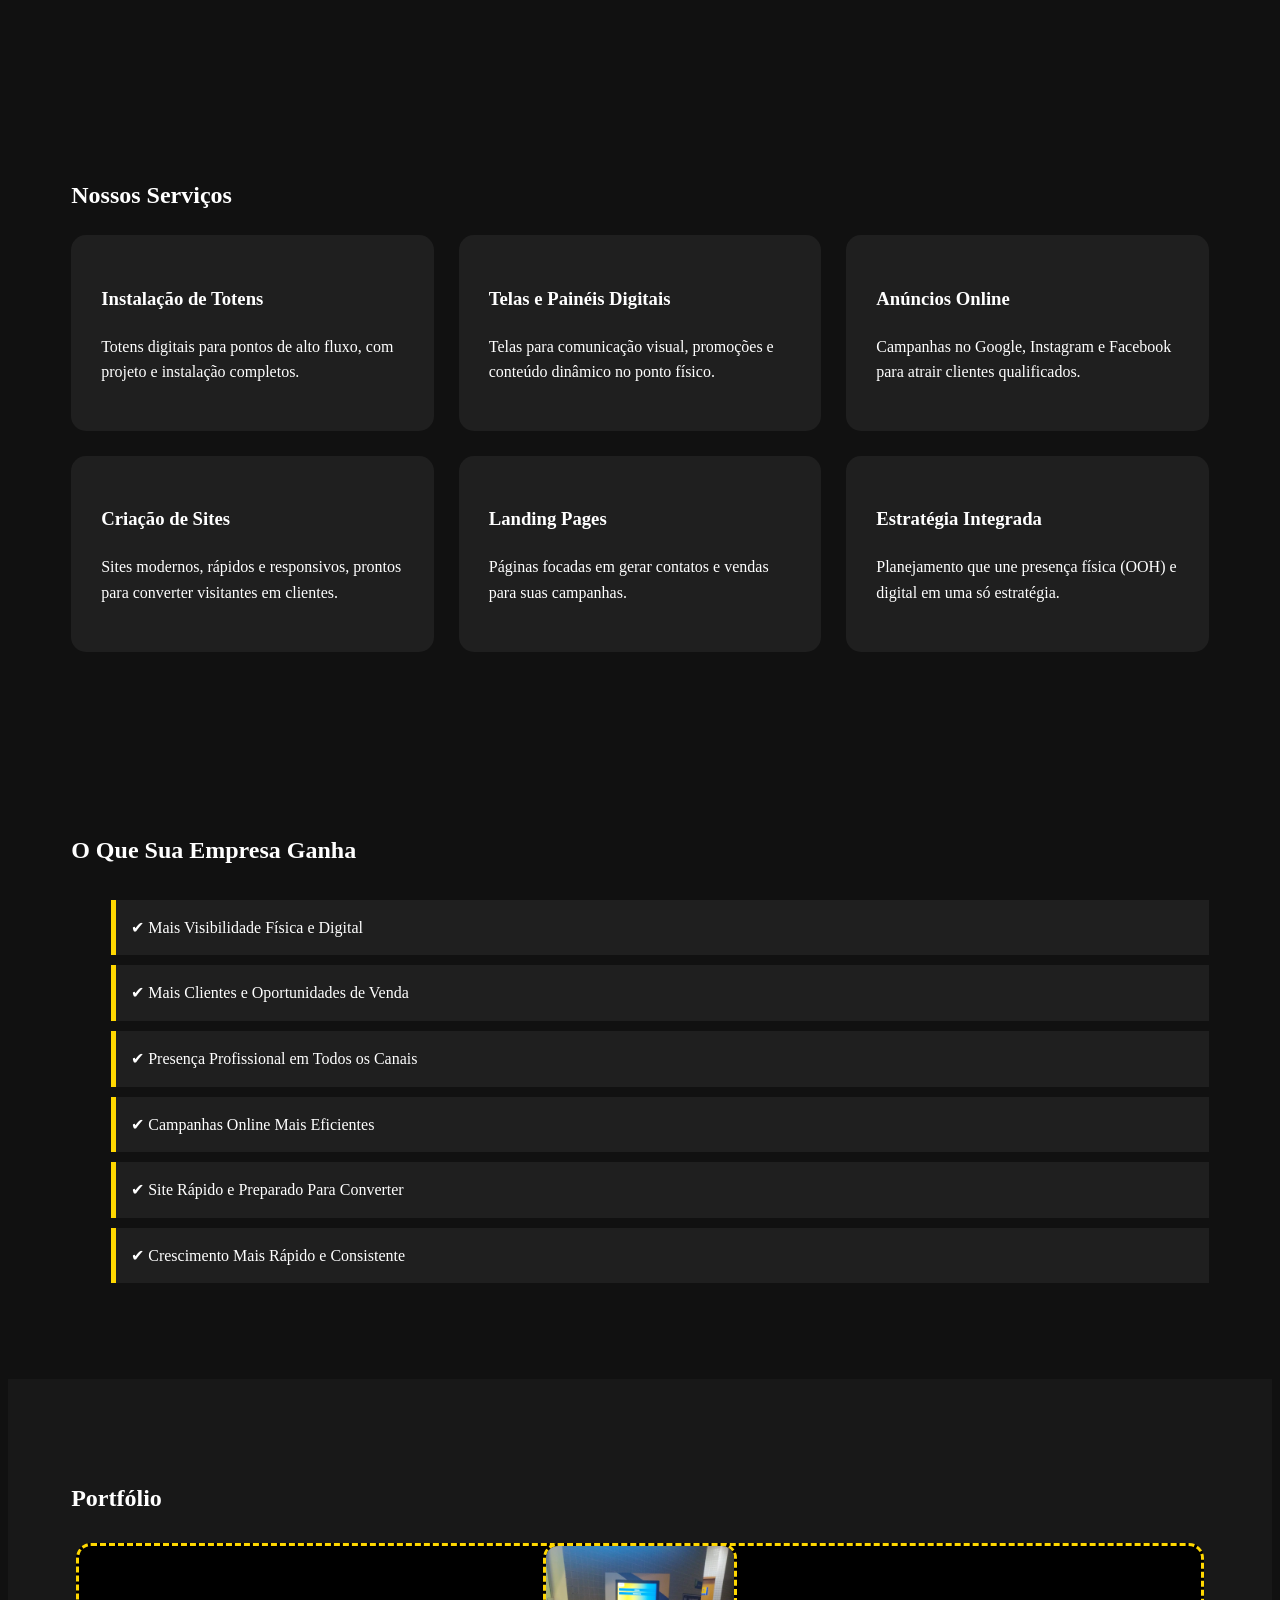
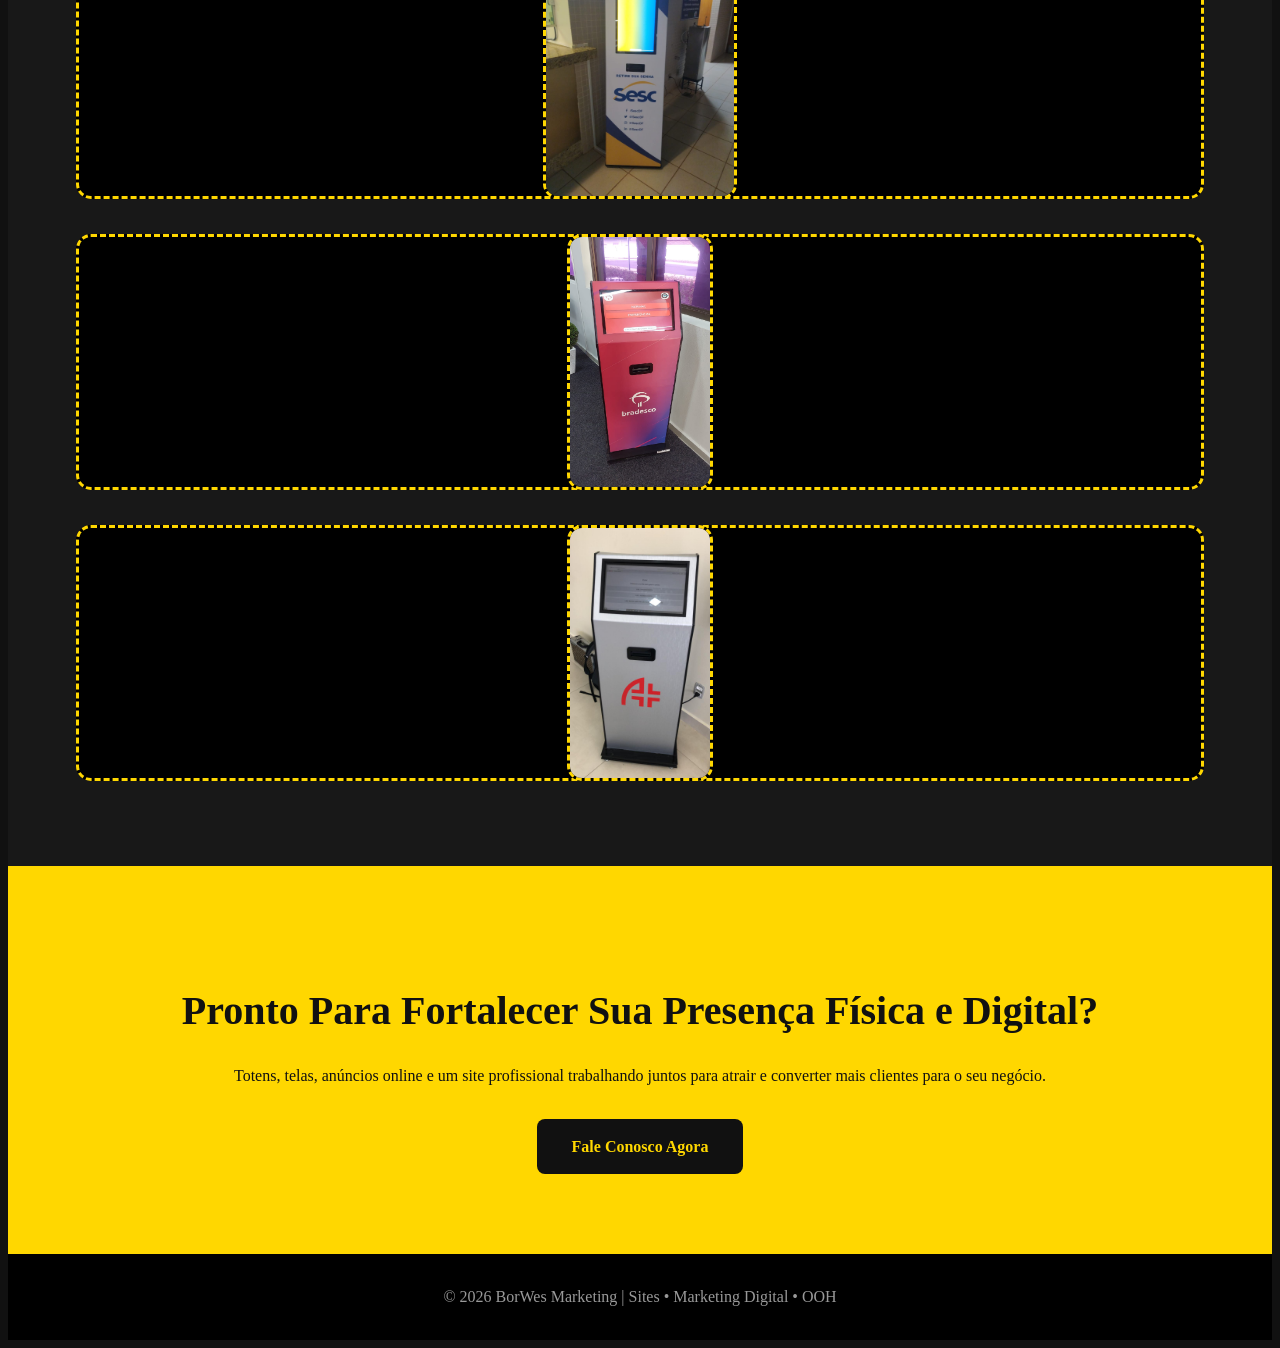
==== commit 291036dd: "Add files via upload" ====
--- a/index.html
+++ b/index.html
@@ -3,31 +3,49 @@
 <head>
 <meta charset="UTF-8">
 <meta name="viewport" content="width=device-width, initial-scale=1.0">
-<title>BorWes Marketing | Sites e Marketing Digital e OOH</title>
+<title>BorWes Marketing | Totens, Telas, Anúncios Online e Criação de Sites</title>
 
 <link rel="stylesheet" href="style.css">
 <link href="https://fonts.googleapis.com/css2?family=Poppins:wght@300;400;600;700;800&display=swap" rel="stylesheet">
-
-
+<link rel="shortcut icon" href="imagens/favicon.ico" type="image/x-icon">
 </head>
-
 <body>
 
+    <nav class="navbar">
+    <div class="nav-container">
+        <a href="index.html" class="logo">BorWes Marketing<span class="yellow">.</span></a>
+
+        <button class="menu-toggle" id="menuToggle" aria-label="Abrir menu">
+            <span></span>
+            <span></span>
+            <span></span>
+        </button>
+
+        <div class="nav-links" id="navLinks">
+            <a href="index.html">Início</a>
+            <a href="websites.html">Criação de sites</a>
+            <a href="telas-digitais.html">Telas digitais</a>
+            <a href="anuncios-online.html">Anúncios online</a>
+            <a href="gestao-de-conteudo.html">Gestão de conteúdo</a>
+            <a href="https://wa.me/5511980803995" class="nav-cta">Fale Conosco</a>
+        </div>
+    </div>
+</nav>
 <!-- HERO -->
 <section class="hero">
     <div class="container hero-content">
 
         <div>
             <h1>
-                Seu Negócio Está Aberto
-                <span class="yellow">24 Horas Por Dia?</span>
+                Sua Marca Precisa Estar
+                <span class="yellow">Em Todos os Lugares</span>
             </h1>
 
             <p>
-                Se a resposta for <b>não</b>, você pode estar perdendo clientes todos os dias.
-                Um site profissional trabalha para sua empresa mesmo enquanto você dorme.
-                A BorWes Marketing ajuda empresas a atrair mais clientes, gerar mais oportunidades
-                e fortalecer sua presença online.
+                Presença física e digital andando juntas: totens e telas que chamam
+                atenção no ponto de venda, anúncios online que alcançam quem importa,
+                e um site profissional que fecha a venda. A BorWes Marketing cuida
+                de tudo isso para o seu negócio.
             </p>
 
             <a href="https://wa.me/5511980803995" class="btn">
@@ -36,7 +54,7 @@
         </div>
 
         <div class="image-placeholder">
-            <img src="imagens/imagem-24-horas.png" alt="imagem-24-horas" sizes="100px" class="image-placeholder">
+            <img src="imagens/imagem-24-horas.png" alt="totens telas anúncios sites" sizes="100px" class="image-placeholder">
         </div>
 
     </div>
@@ -47,29 +65,29 @@
     <div class="container">
 
         <h2>
-            Quantos Clientes Você Está Perdendo Porque Sua Empresa Não Está Disponível Online?
+            Sua Empresa Está Perdendo Visibilidade Física e Digital?
         </h2>
 
         <div class="cards">
 
             <div class="card">
-                <h3>Site Desatualizado</h3>
-                <p>Um site antigo pode afastar clientes e transmitir falta de profissionalismo.</p>
-            </div>
-
-            <div class="card">
-                <h3>Baixa Visibilidade</h3>
-                <p>Se as pessoas não encontram sua empresa, elas acabam encontrando a concorrência.</p>
-            </div>
-
-            <div class="card">
-                <h3>Oportunidades Perdidas</h3>
-                <p>Visitantes entram no seu site e saem sem entrar em contato.</p>
-            </div>
-
-            <div class="card">
-                <h3>Presença Digital Fraca</h3>
-                <p>Empresas com presença digital forte geram mais confiança e mais vendas.</p>
+                <h3>Ponto de Venda Sem Destaque</h3>
+                <p>Sem totens ou telas, sua marca passa despercebida em meio à concorrência.</p>
+            </div>
+
+            <div class="card">
+                <h3>Anúncios Que Não Convertem</h3>
+                <p>Campanhas mal direcionadas gastam orçamento sem trazer clientes reais.</p>
+            </div>
+
+            <div class="card">
+                <h3>Site Desatualizado ou Inexistente</h3>
+                <p>Sem um site profissional, o cliente que pesquisa sua empresa não encontra confiança.</p>
+            </div>
+
+            <div class="card">
+                <h3>Presença Fragmentada</h3>
+                <p>Físico e digital desconectados fazem sua empresa perder oportunidades todos os dias.</p>
             </div>
 
         </div>
@@ -86,33 +104,33 @@
         <div class="service-grid">
 
             <div class="service-box">
+                <h3>Instalação de Totens</h3>
+                <p>Totens digitais para pontos de alto fluxo, com projeto e instalação completos.</p>
+            </div>
+
+            <div class="service-box">
+                <h3>Telas e Painéis Digitais</h3>
+                <p>Telas para comunicação visual, promoções e conteúdo dinâmico no ponto físico.</p>
+            </div>
+
+            <div class="service-box">
+                <h3>Anúncios Online</h3>
+                <p>Campanhas no Google, Instagram e Facebook para atrair clientes qualificados.</p>
+            </div>
+
+            <div class="service-box">
                 <h3>Criação de Sites</h3>
-                <p>Sites modernos, rápidos e adaptados para celulares e computadores.</p>
+                <p>Sites modernos, rápidos e responsivos, prontos para converter visitantes em clientes.</p>
             </div>
 
             <div class="service-box">
                 <h3>Landing Pages</h3>
-                <p>Páginas focadas em gerar contatos, vendas e resultados.</p>
-            </div>
-
-            <div class="service-box">
-                <h3>Marketing Digital</h3>
-                <p>Estratégias para aumentar sua visibilidade e atrair clientes.</p>
-            </div>
-
-            <div class="service-box">
-                <h3>SEO</h3>
-                <p>Posicionamento no Google para gerar tráfego orgânico.</p>
-            </div>
-
-            <div class="service-box">
-                <h3>Gestão de Anúncios</h3>
-                <p>Campanhas no Google, Instagram e Facebook.</p>
-            </div>
-
-            <div class="service-box">
-                <h3>Estratégias de Crescimento</h3>
-                <p>Planejamento personalizado para expandir sua empresa.</p>
+                <p>Páginas focadas em gerar contatos e vendas para suas campanhas.</p>
+            </div>
+
+            <div class="service-box">
+                <h3>Estratégia Integrada</h3>
+                <p>Planejamento que une presença física (OOH) e digital em uma só estratégia.</p>
             </div>
 
         </div>
@@ -127,12 +145,12 @@
         <h2>O Que Sua Empresa Ganha</h2>
 
         <ul>
-            <li>✔ Mais Clientes</li>
-            <li>✔ Mais Oportunidades de Venda</li>
-            <li>✔ Mais Credibilidade Online</li>
-            <li>✔ Presença Digital Profissional</li>
-            <li>✔ Captação Automática de Leads</li>
-            <li>✔ Crescimento Mais Rápido</li>
+            <li>✔ Mais Visibilidade Física e Digital</li>
+            <li>✔ Mais Clientes e Oportunidades de Venda</li>
+            <li>✔ Presença Profissional em Todos os Canais</li>
+            <li>✔ Campanhas Online Mais Eficientes</li>
+            <li>✔ Site Rápido e Preparado Para Converter</li>
+            <li>✔ Crescimento Mais Rápido e Consistente</li>
         </ul>
 
     </div>
@@ -147,19 +165,24 @@
         <div class="portfolio-grid">
 
             <div class="portfolio-item">
-            
-                    <img src="imagens/360085.jpg" alt="Toten" class="portfolio-item">
-                    
-                    
-            </div>
-
+                <img src="imagens/360085.jpg" alt="Toten" class="portfolio-item">
+                <div class="portfolio-caption">
+                    <p></p>
+                </div>
+            </div>
 
             <div class="portfolio-item">
                 <img src="imagens/360084.jpg" alt="Toten" class="portfolio-item">
+                <div class="portfolio-caption">
+                    <p></p>
+                </div>
             </div>
 
             <div class="portfolio-item">
-                <img src="imagens/360082.jpg" alt="Toten" sizes="100px" class="portfolio-item">
+                <img src="imagens/360082.jpg" alt="Site criado pela BorWes" sizes="100px" class="portfolio-item">
+                <div class="portfolio-caption">
+                    <p></p>
+                </div>
             </div>
 
         </div>
@@ -171,10 +194,11 @@
 <section class="cta" id="contato">
     <div class="container">
 
-        <h2>Pronto Para Fazer Sua Empresa Crescer?</h2>
+        <h2>Pronto Para Fortalecer Sua Presença Física e Digital?</h2>
 
         <p>
-            Estamos prontos para ajudar você a aumentar sua visibilidade, seja ela em espaço físico ou digital!
+            Totens, telas, anúncios online e um site profissional trabalhando juntos
+            para atrair e converter mais clientes para o seu negócio.
         </p>
 
         <a href="https://wa.me/5511980803995" class="btn">
@@ -187,6 +211,12 @@
 <footer>
     © 2026 BorWes Marketing | Sites • Marketing Digital • OOH
 </footer>
-
+<script>
+    const menuToggle = document.getElementById('menuToggle');
+    const navLinks = document.getElementById('navLinks');
+    menuToggle.addEventListener('click', () => {
+        navLinks.classList.toggle('active');
+    });
+</script>
 </body>
 </html>
--- a/style.css
+++ b/style.css
@@ -1,210 +1,344 @@
-@charset "UTF-8"
-*{
-    margin:0;
-    padding:0;
-    box-sizing:border-box;
-    font-family:'Poppins',sans-serif;
-}
-
-body{
-    background:#111;
-    color:white;
-    line-height:1.6;
-}
-
-.container{
-    width:90%;
-    max-width:1200px;
-    margin:auto;
-}
-
-section{
-    padding:80px 0;
-}
-
-h1,h2,h3{
-    margin-bottom:20px;
-}
-
-.yellow{
-    color:#FFD700;
-}
-
-.btn{
-    display:inline-block;
-    background:#FFD700;
-    color:#111;
-    padding:15px 35px;
-    text-decoration:none;
-    font-weight:700;
-    border-radius:8px;
-    transition:.3s;
-}
-
-.btn:hover{
-    transform:translateY(-3px);
-}
-
-.hero{
-    min-height:100vh;
-    display:flex;
-    align-items:center;
-    background:linear-gradient(to right,#000,#1a1a1a);
-}
-
-.hero-content{
-    display:grid;
-    grid-template-columns:1fr 1fr;
-    gap:50px;
-    align-items:center;
-}
-
-.hero h1{
-    font-size:3.5rem;
-    line-height:1.1;
-}
-
-.hero p{
-    font-size:1.1rem;
-    margin-bottom:30px;
-    color:#ddd;
-}
-
-.image-placeholder{
-    background-color: rgb(0, 0, 0);
-    height: 400px;
-    border:3px dashed #FFD700;
-    border-radius:15px;
-    display:flex;
-    justify-content:center;
-    align-items:center;
-    color:#FFD700;
-    font-weight:600;
-
-}
-
-
-.cards{
-    display:grid;
-    grid-template-columns:repeat(auto-fit,minmax(250px,1fr));
-    gap:25px;
-    margin-top:40px;
-}
-
-.card{
-    background:#222;
-    padding:30px;
-    border-radius:15px;
-    border-top:5px solid #FFD700;
-}
-
-.card h3{
-    color:#FFD700;
-}
-
-.services{
-    background:#111;
-}
-
-.service-grid{
-    display:grid;
-    grid-template-columns:repeat(auto-fit,minmax(280px,1fr));
-    gap:25px;
-}
-
-.service-box{
-    background:#1f1f1f;
-    padding:30px;
-    border-radius:15px;
-    transition:.3s;
-}
-
-.service-box:hover{
-    transform:translateY(-5px);
-}
-
-.portfolio{
-    background:#181818;
-}
-
-.portfolio-grid{;
-    display:grid;
-    grid-template-columns:repeat(auto-fit,minmax(300px,1fr));
-    gap:25px;
-}
-
-.portfolio-item{ background-color: rgb(0, 0, 0);
-    height:250px;
-    border:3px dashed #FFD700;
-    border-radius:15px;
-    display:flex;
-    justify-content:center;
-    align-items:center;
-    color:#FFD700;
-    font-weight:bold;
-    text-align: right;
-    margin: 5px;
-}
-
-.benefits{
-    background:#111;
-}
-
-.benefits ul{
-    list-style:none;
-    margin-top:30px;
-}
-
-.benefits li{
-    padding:15px;
-    margin-bottom:10px;
-    background:#1f1f1f;
-    border-left:5px solid #FFD700;
-}
-
-.cta{
-    background:#FFD700;
-    color:#111;
-    text-align:center;
-}
-
-.cta h2{
-    font-size:2.5rem;
-}
-
-.cta p{
-    margin-bottom:30px;
-}
-
-.cta .btn{
-    background:#111;
-    color:#FFD700;
-}
-
-footer{
-    background:#000;
-    text-align:center;
-    padding:30px;
-    color:#999;
-}
-
-@media(max-width:768px){
-
-.hero-content{
-    grid-template-columns:1fr;
-}
-
-.hero h1{
-    font-size:2.5rem;
-}
-
-.cta h2{
-    font-size:2rem;
-}
-
-}
-
-#totem-sesc {
-    text-align: justify;
-    margin: auto;
+@charset "UTF-8"
+*{
+    margin:0;
+    padding:0;
+    box-sizing:border-box;
+    font-family:'Poppins',sans-serif;
+}
+
+.navbar {
+    background-color: #14151a;
+    position: sticky;
+    top: 0;
+    z-index: 1000;
+    box-shadow: 0 2px 12px rgba(0,0,0,0.25);
+}
+
+.nav-container {
+    max-width: 1200px;
+    margin: 0 auto;
+    padding: 16px 24px;
+    display: flex;
+    align-items: center;
+    justify-content: space-between;
+}
+
+.logo {
+    font-family: 'Poppins', sans-serif;
+    font-weight: 700;
+    font-size: 1.4rem;
+    color: #fff;
+    text-decoration: none;
+}
+
+.logo .yellow {
+    color: #ffcc00;
+}
+
+.nav-links {
+    display: flex;
+    align-items: center;
+    gap: 28px;
+}
+
+.nav-links a {
+    color: #e5e5e5;
+    text-decoration: none;
+    font-family: 'Poppins', sans-serif;
+    font-weight: 400;
+    font-size: 0.95rem;
+    position: relative;
+    padding: 6px 0;
+    transition: color 0.2s ease;
+}
+
+.nav-links a:not(.nav-cta)::after {
+    content: '';
+    position: absolute;
+    left: 0;
+    bottom: 0;
+    width: 0%;
+    height: 2px;
+    background-color: #ffcc00;
+    transition: width 0.25s ease;
+}
+
+.nav-links a:not(.nav-cta):hover {
+    color: #ffcc00;
+}
+
+.nav-links a:not(.nav-cta):hover::after {
+    width: 100%;
+}
+
+.nav-cta {
+    background-color: #ffcc00;
+    color: #14151a !important;
+    font-weight: 600;
+    padding: 8px 18px;
+    border-radius: 6px;
+    transition: background-color 0.2s ease, transform 0.2s ease;
+}
+
+.nav-cta:hover {
+    background-color: #e6b800;
+    transform: translateY(-1px);
+}
+
+.menu-toggle {
+    display: none;
+    flex-direction: column;
+    gap: 5px;
+    background: none;
+    border: none;
+    cursor: pointer;
+    padding: 4px;
+}
+
+.menu-toggle span {
+    width: 26px;
+    height: 3px;
+    background-color: #fff;
+    border-radius: 2px;
+    transition: 0.3s ease;
+}
+
+/* Mobile */
+@media (max-width: 768px) {
+    .menu-toggle {
+        display: flex;
+    }
+
+    .nav-links {
+        position: absolute;
+        top: 100%;
+        left: 0;
+        width: 100%;
+        background-color: #14151a;
+        flex-direction: column;
+        align-items: flex-start;
+        gap: 0;
+        max-height: 0;
+        overflow: hidden;
+        transition: max-height 0.3s ease;
+    }
+
+    .nav-links.active {
+        max-height: 400px;
+    }
+
+    .nav-links a {
+        width: 100%;
+        padding: 14px 24px;
+        border-top: 1px solid rgba(255,255,255,0.08);
+    }
+
+    .nav-cta {
+        margin: 12px 24px;
+        text-align: center;
+        width: calc(100% - 48px);
+    }
+}
+body{
+    background:#111;
+    color:white;
+    line-height:1.6;
+}
+nav {text-align: center;}
+
+.container{
+    width:90%;
+    max-width:1200px;
+    margin:auto;
+}
+
+section{
+    padding:80px 0;
+}
+
+h1,h2,h3{
+    margin-bottom:20px;
+}
+
+.yellow{
+    color:#FFD700;
+}
+
+.btn{
+    display:inline-block;
+    background:#FFD700;
+    color:#111;
+    padding:15px 35px;
+    text-decoration:none;
+    font-weight:700;
+    border-radius:8px;
+    transition:.3s;
+}
+
+.btn:hover{
+    transform:translateY(-3px);
+}
+
+.hero{
+    min-height:100vh;
+    display:flex;
+    align-items:center;
+    background:linear-gradient(to right,#000,#1a1a1a);
+}
+
+.hero-content{
+    display:grid;
+    grid-template-columns:1fr 1fr;
+    gap:50px;
+    align-items:center;
+}
+
+.hero h1{
+    font-size:3.5rem;
+    line-height:1.1;
+}
+
+.hero p{
+    font-size:1.1rem;
+    margin-bottom:30px;
+    color:#ddd;
+}
+
+.image-placeholder{
+    background-color: rgb(0, 0, 0);
+    height: 400px;
+    border:3px dashed #FFD700;
+    border-radius:15px;
+    display:flex;
+    justify-content:center;
+    align-items:center;
+    color:#FFD700;
+    font-weight:600;
+
+}
+
+
+.cards{
+    display:grid;
+    grid-template-columns:repeat(auto-fit,minmax(250px,1fr));
+    gap:25px;
+    margin-top:40px;
+}
+
+.card{
+    background:#222;
+    padding:30px;
+    border-radius:15px;
+    border-top:5px solid #FFD700;
+}
+
+.card h3{
+    color:#FFD700;
+}
+
+.services{
+    background:#111;
+}
+
+.service-grid{
+    display:grid;
+    grid-template-columns:repeat(auto-fit,minmax(280px,1fr));
+    gap:25px;
+}
+
+.service-box{
+    background:#1f1f1f;
+    padding:30px;
+    border-radius:15px;
+    transition:.3s;
+}
+
+.service-box:hover{
+    transform:translateY(-5px);
+}
+
+.portfolio{
+    background:#181818;
+}
+
+.portfolio-grid {;
+    display:grid;
+    grid-template-columns:repeat(auto-fit minmax(300px 1fr));
+    gap:25px;
+}
+
+.portfolio-item{ background-color: rgb(0, 0, 0);
+    height:250px;
+    border:3px dashed #FFD700;
+    border-radius:15px;
+    display:flex;
+    justify-content:center;
+    align-items:center;
+    color:#FFD700;
+    font-weight:bold;
+    text-align: right;
+    margin: 5px;
+}
+
+.benefits{
+    background:#111;
+}
+
+.benefits ul{
+    list-style:none;
+    margin-top:30px;
+}
+
+.benefits li{
+    padding:15px;
+    margin-bottom:10px;
+    background:#1f1f1f;
+    border-left:5px solid #FFD700;
+}
+
+.cta{
+    background:#FFD700;
+    color:#111;
+    text-align:center;
+}
+
+.cta h2{
+    font-size:2.5rem;
+}
+
+.cta p{
+    margin-bottom:30px;
+}
+
+.cta .btn{
+    background:#111;
+    color:#FFD700;
+}
+
+footer{
+    background:#000;
+    text-align:center;
+    padding:30px;
+    color:#999;
+}
+
+@media(max-width:768px){
+
+.hero-content{
+    grid-template-columns:1fr;
+}
+
+.hero h1{
+    font-size:2.5rem;
+}
+
+.cta h2{
+    font-size:2rem;
+}
+
+}
+
+#totem-sesc {
+    text-align: justify;
+    margin: auto;
  }
